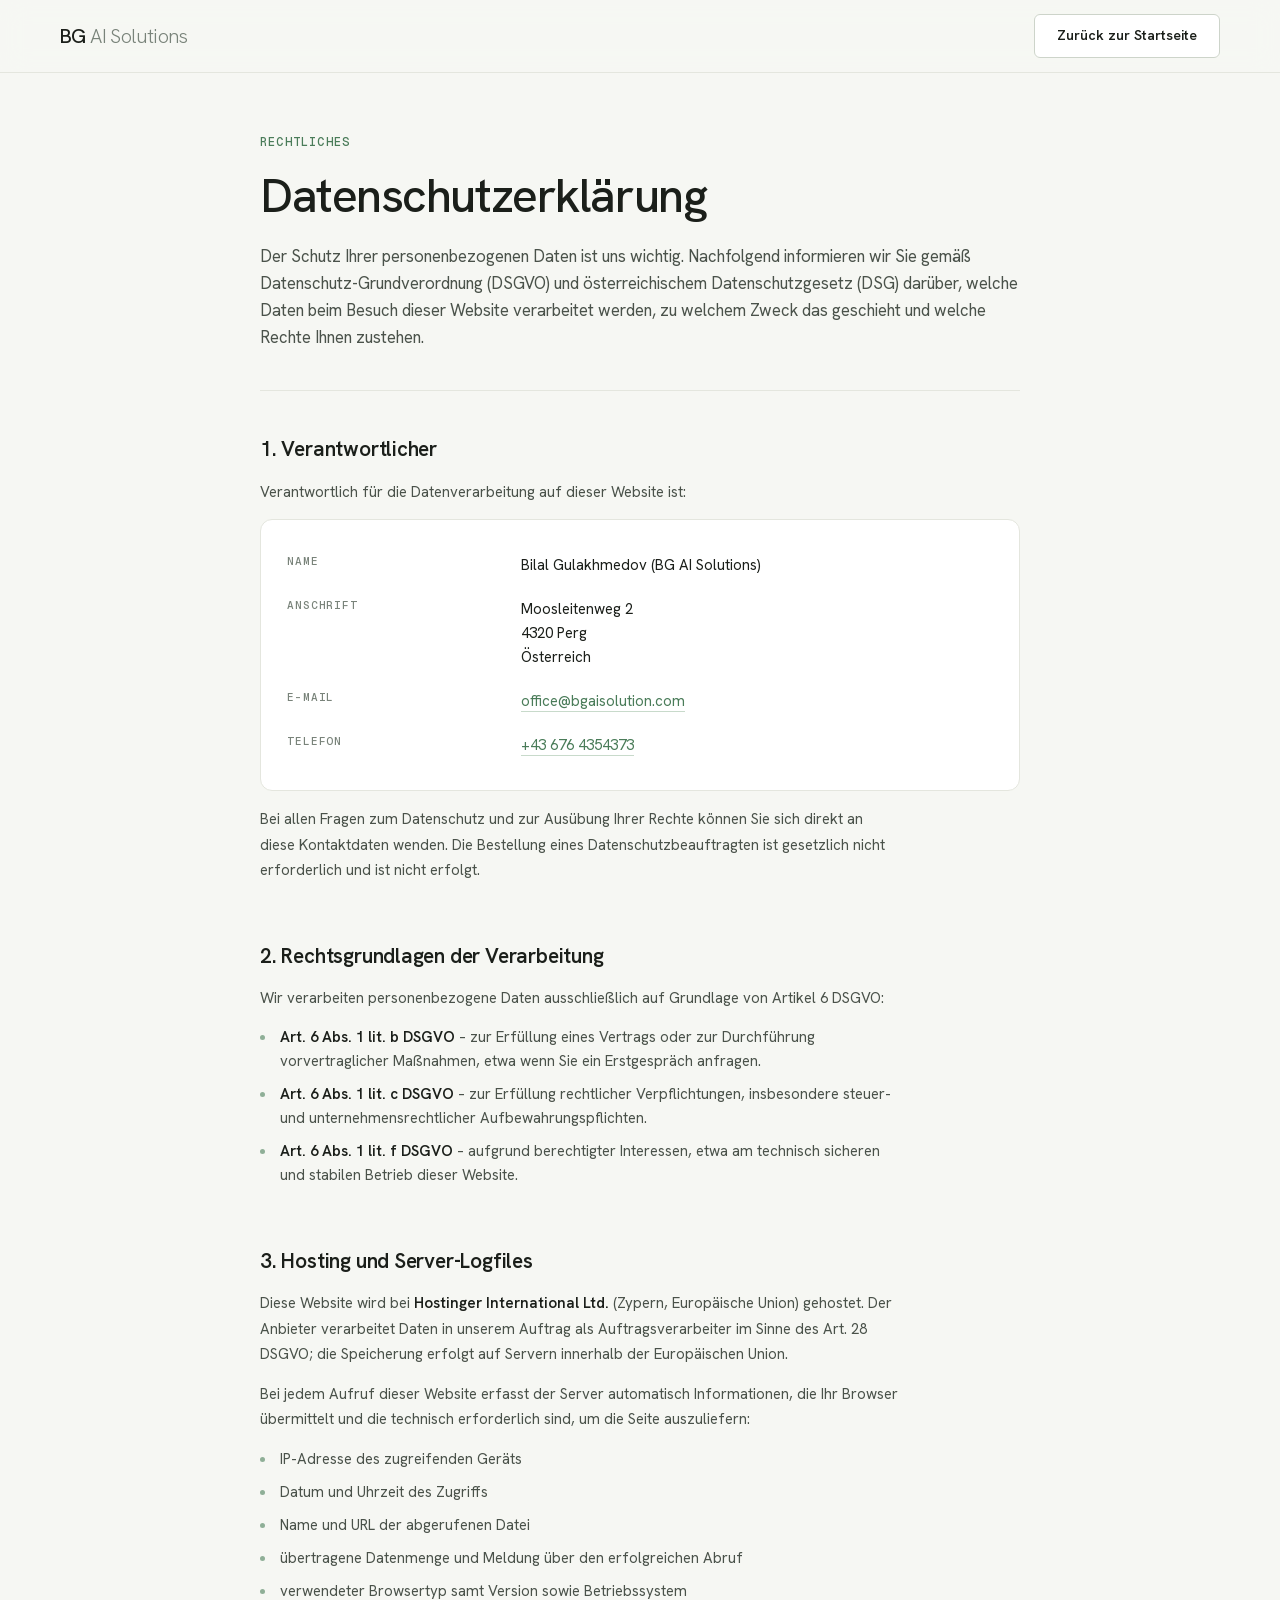
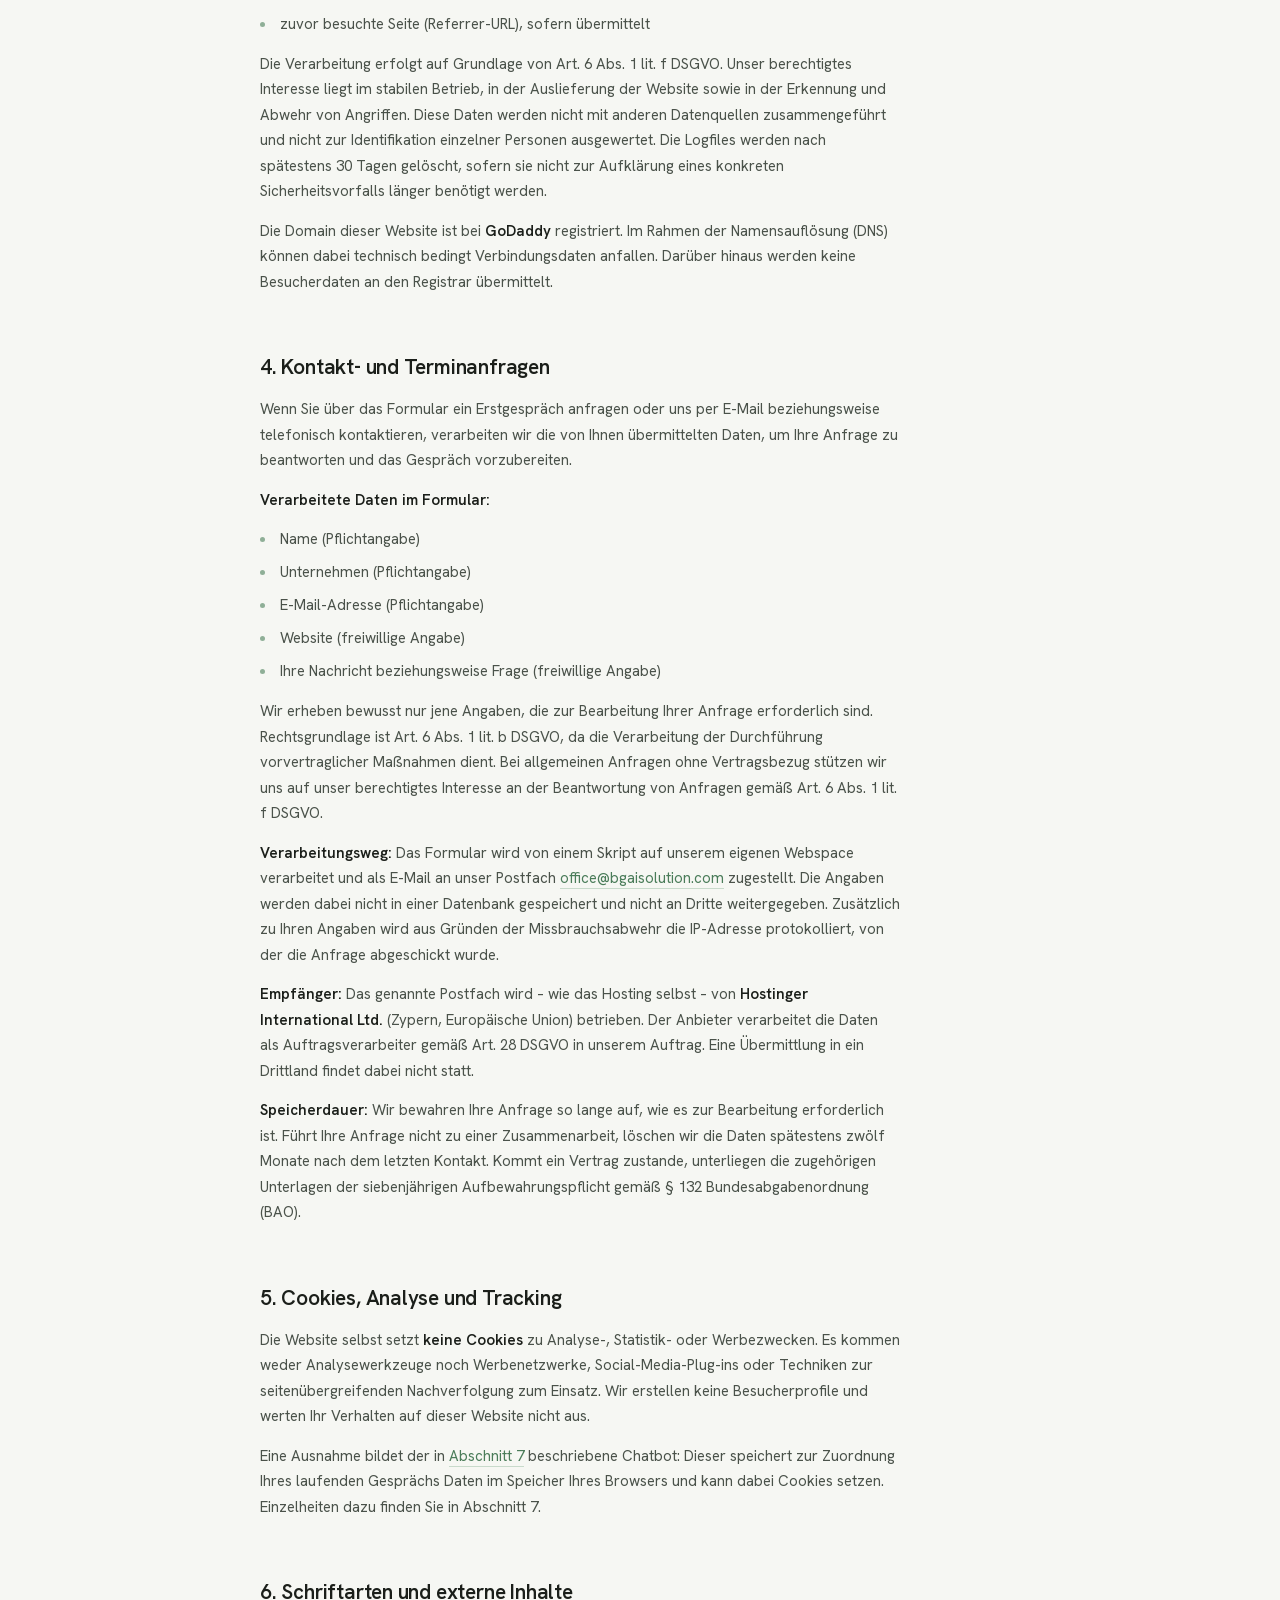
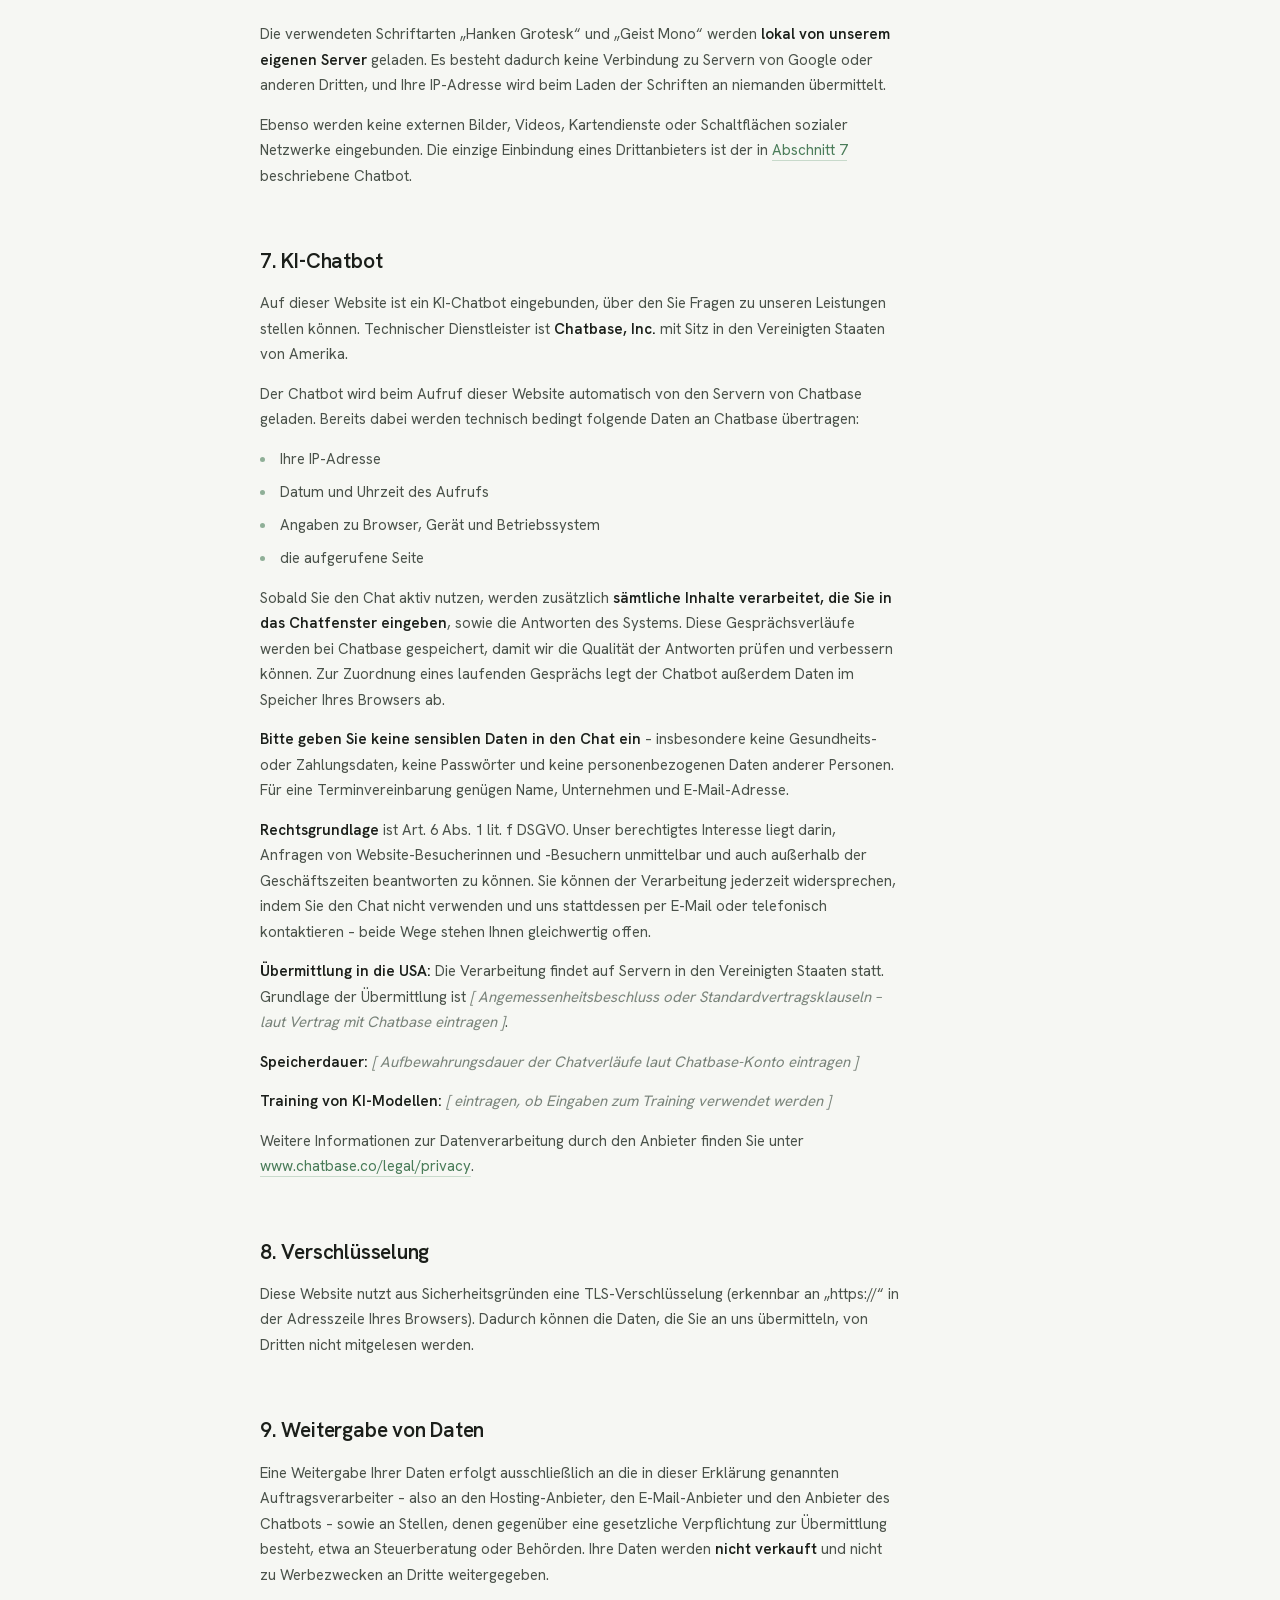
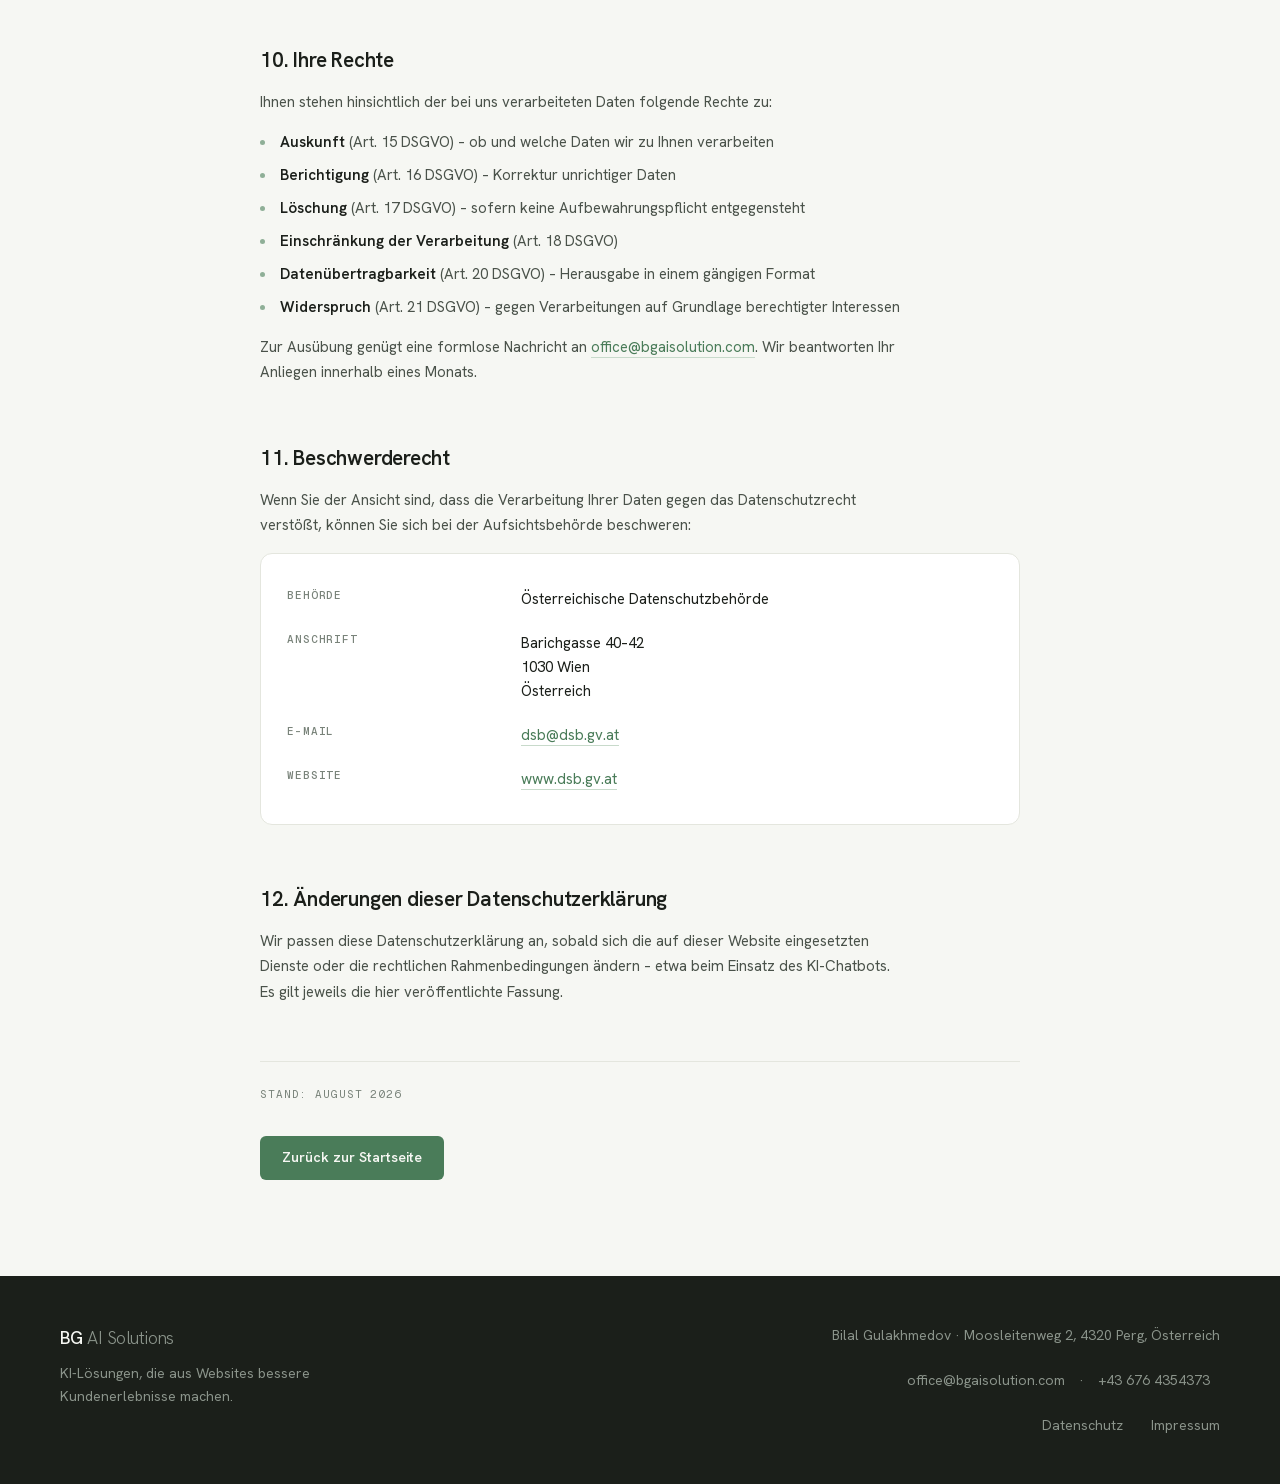
==== datenschutz.html @ 86649ac2 "Website BG AI Solutions: erster Stand One-Pager mit Impressum und Datenschutzerklärung, Design-Syste" ====
<!DOCTYPE html>
<html lang="de">
<head>
  <meta charset="UTF-8">
  <meta name="viewport" content="width=device-width, initial-scale=1.0">
  <title>Datenschutzerklärung – BG AI Solutions</title>
  <meta name="description" content="Informationen zur Verarbeitung personenbezogener Daten gemäß DSGVO und österreichischem Datenschutzgesetz.">
  <meta name="robots" content="noindex, follow">
  <link rel="stylesheet" href="fonts/fonts.css?v=1">
  <link rel="stylesheet" href="styles.css?v=2">
</head>
<body>

  <header class="nav is-scrolled" id="nav">
    <div class="container nav__inner">
      <a href="index.html" class="nav__logo">BG<span>&nbsp;AI Solutions</span></a>
      <a href="index.html" class="btn btn--ghost nav__back">Zurück zur Startseite</a>
    </div>
  </header>

  <main class="legal">
    <div class="container legal__inner">

      <p class="eyebrow">Rechtliches</p>
      <h1 class="legal__title">Datenschutzerklärung</h1>
      <p class="legal__lead">
        Der Schutz Ihrer personenbezogenen Daten ist uns wichtig. Nachfolgend informieren wir Sie
        gemäß Datenschutz-Grundverordnung (DSGVO) und österreichischem Datenschutzgesetz (DSG)
        darüber, welche Daten beim Besuch dieser Website verarbeitet werden, zu welchem Zweck
        das geschieht und welche Rechte Ihnen zustehen.
      </p>

      <!-- 1 -->
      <section class="legal__block">
        <h2>1. Verantwortlicher</h2>
        <p>Verantwortlich für die Datenverarbeitung auf dieser Website ist:</p>
        <dl class="legal__data">
          <dt>Name</dt>
          <dd>Bilal Gulakhmedov (BG AI Solutions)</dd>
          <dt>Anschrift</dt>
          <dd>Moosleitenweg 2<br>4320 Perg<br>Österreich</dd>
          <dt>E-Mail</dt>
          <dd><a href="mailto:office@bgaisolution.com">office@bgaisolution.com</a></dd>
          <dt>Telefon</dt>
          <dd><a href="tel:+436764354373">+43 676 4354373</a></dd>
        </dl>
        <p>
          Bei allen Fragen zum Datenschutz und zur Ausübung Ihrer Rechte können Sie sich
          direkt an diese Kontaktdaten wenden. Die Bestellung eines Datenschutzbeauftragten
          ist gesetzlich nicht erforderlich und ist nicht erfolgt.
        </p>
      </section>

      <!-- 2 -->
      <section class="legal__block">
        <h2>2. Rechtsgrundlagen der Verarbeitung</h2>
        <p>Wir verarbeiten personenbezogene Daten ausschließlich auf Grundlage von Artikel 6 DSGVO:</p>
        <ul class="legal__list">
          <li><strong>Art. 6 Abs. 1 lit. b DSGVO</strong> – zur Erfüllung eines Vertrags oder zur Durchführung vorvertraglicher Maßnahmen, etwa wenn Sie ein Erstgespräch anfragen.</li>
          <li><strong>Art. 6 Abs. 1 lit. c DSGVO</strong> – zur Erfüllung rechtlicher Verpflichtungen, insbesondere steuer- und unternehmensrechtlicher Aufbewahrungspflichten.</li>
          <li><strong>Art. 6 Abs. 1 lit. f DSGVO</strong> – aufgrund berechtigter Interessen, etwa am technisch sicheren und stabilen Betrieb dieser Website.</li>
        </ul>
      </section>

      <!-- 3 -->
      <!--
        VOR LIVEGANG PRÜFEN: Serverstandort im Hostinger-Konto kontrollieren und unten
        eintragen (Hostinger bietet u. a. Niederlande, Litauen und Deutschland an).
        Außerdem den Auftragsverarbeitungsvertrag (DPA) im Hostinger-Konto abschließen.
      -->
      <section class="legal__block">
        <h2>3. Hosting und Server-Logfiles</h2>
        <p>
          Diese Website wird bei <strong>Hostinger International Ltd.</strong> (Zypern, Europäische Union)
          gehostet. Der Anbieter verarbeitet Daten in unserem Auftrag als Auftragsverarbeiter im Sinne
          des Art. 28 DSGVO; die Speicherung erfolgt auf Servern innerhalb der Europäischen Union.
        </p>
        <p>
          Bei jedem Aufruf dieser Website erfasst der Server automatisch Informationen, die Ihr Browser
          übermittelt und die technisch erforderlich sind, um die Seite auszuliefern:
        </p>
        <ul class="legal__list">
          <li>IP-Adresse des zugreifenden Geräts</li>
          <li>Datum und Uhrzeit des Zugriffs</li>
          <li>Name und URL der abgerufenen Datei</li>
          <li>übertragene Datenmenge und Meldung über den erfolgreichen Abruf</li>
          <li>verwendeter Browsertyp samt Version sowie Betriebssystem</li>
          <li>zuvor besuchte Seite (Referrer-URL), sofern übermittelt</li>
        </ul>
        <p>
          Die Verarbeitung erfolgt auf Grundlage von Art. 6 Abs. 1 lit. f DSGVO. Unser berechtigtes
          Interesse liegt im stabilen Betrieb, in der Auslieferung der Website sowie in der Erkennung
          und Abwehr von Angriffen. Diese Daten werden nicht mit anderen Datenquellen zusammengeführt
          und nicht zur Identifikation einzelner Personen ausgewertet. Die Logfiles werden nach
          spätestens 30 Tagen gelöscht, sofern sie nicht zur Aufklärung eines konkreten
          Sicherheitsvorfalls länger benötigt werden.
        </p>
        <p>
          Die Domain dieser Website ist bei <strong>GoDaddy</strong> registriert. Im Rahmen der
          Namensauflösung (DNS) können dabei technisch bedingt Verbindungsdaten anfallen.
          Darüber hinaus werden keine Besucherdaten an den Registrar übermittelt.
        </p>
      </section>

      <!-- 4 -->
      <!--
        FORMULAR: angebunden an kontakt.php, Zustellung an office@bgaisolution.com.
        Postfach liegt bei Hostinger, also beim selben Anbieter wie das Hosting – der
        Auftragsverarbeitungsvertrag im Hostinger-Konto deckt beides ab.
        PRÜFEN, falls Hostinger das Postfach über einen Unterauftragsverarbeiter
        (z. B. Titan) bereitstellt: dann diesen hier zusätzlich nennen.
      -->
      <section class="legal__block">
        <h2>4. Kontakt- und Terminanfragen</h2>
        <p>
          Wenn Sie über das Formular ein Erstgespräch anfragen oder uns per E-Mail beziehungsweise
          telefonisch kontaktieren, verarbeiten wir die von Ihnen übermittelten Daten, um Ihre
          Anfrage zu beantworten und das Gespräch vorzubereiten.
        </p>
        <p><strong>Verarbeitete Daten im Formular:</strong></p>
        <ul class="legal__list">
          <li>Name (Pflichtangabe)</li>
          <li>Unternehmen (Pflichtangabe)</li>
          <li>E-Mail-Adresse (Pflichtangabe)</li>
          <li>Website (freiwillige Angabe)</li>
          <li>Ihre Nachricht beziehungsweise Frage (freiwillige Angabe)</li>
        </ul>
        <p>
          Wir erheben bewusst nur jene Angaben, die zur Bearbeitung Ihrer Anfrage erforderlich sind.
          Rechtsgrundlage ist Art. 6 Abs. 1 lit. b DSGVO, da die Verarbeitung der Durchführung
          vorvertraglicher Maßnahmen dient. Bei allgemeinen Anfragen ohne Vertragsbezug stützen wir
          uns auf unser berechtigtes Interesse an der Beantwortung von Anfragen gemäß
          Art. 6 Abs. 1 lit. f DSGVO.
        </p>
        <p>
          <strong>Verarbeitungsweg:</strong> Das Formular wird von einem Skript auf unserem
          eigenen Webspace verarbeitet und als E-Mail an unser Postfach
          <a href="mailto:office@bgaisolution.com">office@bgaisolution.com</a> zugestellt. Die
          Angaben werden dabei nicht in einer Datenbank gespeichert und nicht an Dritte
          weitergegeben. Zusätzlich zu Ihren Angaben wird aus Gründen der Missbrauchsabwehr
          die IP-Adresse protokolliert, von der die Anfrage abgeschickt wurde.
        </p>
        <p>
          <strong>Empfänger:</strong> Das genannte Postfach wird – wie das Hosting selbst – von
          <strong>Hostinger International Ltd.</strong> (Zypern, Europäische Union) betrieben. Der
          Anbieter verarbeitet die Daten als Auftragsverarbeiter gemäß Art. 28 DSGVO in unserem
          Auftrag. Eine Übermittlung in ein Drittland findet dabei nicht statt.
        </p>
        <p>
          <strong>Speicherdauer:</strong> Wir bewahren Ihre Anfrage so lange auf, wie es zur
          Bearbeitung erforderlich ist. Führt Ihre Anfrage nicht zu einer Zusammenarbeit, löschen
          wir die Daten spätestens zwölf Monate nach dem letzten Kontakt. Kommt ein Vertrag zustande,
          unterliegen die zugehörigen Unterlagen der siebenjährigen Aufbewahrungspflicht gemäß
          § 132 Bundesabgabenordnung (BAO).
        </p>
      </section>

      <!-- 5 -->
      <section class="legal__block">
        <h2>5. Cookies, Analyse und Tracking</h2>
        <p>
          Die Website selbst setzt <strong>keine Cookies</strong> zu Analyse-, Statistik- oder
          Werbezwecken. Es kommen weder Analysewerkzeuge noch Werbenetzwerke, Social-Media-Plug-ins
          oder Techniken zur seitenübergreifenden Nachverfolgung zum Einsatz. Wir erstellen keine
          Besucherprofile und werten Ihr Verhalten auf dieser Website nicht aus.
        </p>
        <p>
          Eine Ausnahme bildet der in <a href="#chatbot">Abschnitt 7</a> beschriebene Chatbot:
          Dieser speichert zur Zuordnung Ihres laufenden Gesprächs Daten im Speicher Ihres Browsers
          und kann dabei Cookies setzen. Einzelheiten dazu finden Sie in Abschnitt 7.
        </p>
      </section>

      <!-- 6 -->
      <section class="legal__block">
        <h2>6. Schriftarten und externe Inhalte</h2>
        <p>
          Die verwendeten Schriftarten „Hanken Grotesk“ und „Geist Mono“ werden
          <strong>lokal von unserem eigenen Server</strong> geladen. Es besteht dadurch keine
          Verbindung zu Servern von Google oder anderen Dritten, und Ihre IP-Adresse wird beim
          Laden der Schriften an niemanden übermittelt.
        </p>
        <p>
          Ebenso werden keine externen Bilder, Videos, Kartendienste oder Schaltflächen sozialer
          Netzwerke eingebunden. Die einzige Einbindung eines Drittanbieters ist der in
          <a href="#chatbot">Abschnitt 7</a> beschriebene Chatbot.
        </p>
      </section>

      <!-- 7 -->
      <!--
        CHATBASE – VOR LIVEGANG ABSCHLIESSEN:
        1) Auftragsverarbeitungsvertrag (DPA) mit Chatbase abschliessen.
        2) Grundlage der US-Übermittlung eintragen (Angemessenheitsbeschluss bei
           DPF-Zertifizierung, sonst Standardvertragsklauseln).
        3) Aufbewahrungsdauer der Chatverläufe aus dem Chatbase-Konto eintragen.
        4) Klären und eintragen, ob Eingaben zum Training von KI-Modellen genutzt werden.
        Die drei Platzhalter unten ersetzen, sobald die Angaben vorliegen.
      -->
      <section class="legal__block" id="chatbot">
        <h2>7. KI-Chatbot</h2>
        <p>
          Auf dieser Website ist ein KI-Chatbot eingebunden, über den Sie Fragen zu unseren
          Leistungen stellen können. Technischer Dienstleister ist <strong>Chatbase, Inc.</strong>
          mit Sitz in den Vereinigten Staaten von Amerika.
        </p>
        <p>
          Der Chatbot wird beim Aufruf dieser Website automatisch von den Servern von Chatbase
          geladen. Bereits dabei werden technisch bedingt folgende Daten an Chatbase übertragen:
        </p>
        <ul class="legal__list">
          <li>Ihre IP-Adresse</li>
          <li>Datum und Uhrzeit des Aufrufs</li>
          <li>Angaben zu Browser, Gerät und Betriebssystem</li>
          <li>die aufgerufene Seite</li>
        </ul>
        <p>
          Sobald Sie den Chat aktiv nutzen, werden zusätzlich <strong>sämtliche Inhalte verarbeitet,
          die Sie in das Chatfenster eingeben</strong>, sowie die Antworten des Systems. Diese
          Gesprächsverläufe werden bei Chatbase gespeichert, damit wir die Qualität der Antworten
          prüfen und verbessern können. Zur Zuordnung eines laufenden Gesprächs legt der Chatbot
          außerdem Daten im Speicher Ihres Browsers ab.
        </p>
        <p>
          <strong>Bitte geben Sie keine sensiblen Daten in den Chat ein</strong> – insbesondere
          keine Gesundheits- oder Zahlungsdaten, keine Passwörter und keine personenbezogenen Daten
          anderer Personen. Für eine Terminvereinbarung genügen Name, Unternehmen und E-Mail-Adresse.
        </p>
        <p>
          <strong>Rechtsgrundlage</strong> ist Art. 6 Abs. 1 lit. f DSGVO. Unser berechtigtes
          Interesse liegt darin, Anfragen von Website-Besucherinnen und -Besuchern unmittelbar und
          auch außerhalb der Geschäftszeiten beantworten zu können. Sie können der Verarbeitung
          jederzeit widersprechen, indem Sie den Chat nicht verwenden und uns stattdessen per
          E-Mail oder telefonisch kontaktieren – beide Wege stehen Ihnen gleichwertig offen.
        </p>
        <p>
          <strong>Übermittlung in die USA:</strong> Die Verarbeitung findet auf Servern in den
          Vereinigten Staaten statt. Grundlage der Übermittlung ist
          <span class="legal__todo">[ Angemessenheitsbeschluss oder Standardvertragsklauseln – laut Vertrag mit Chatbase eintragen ]</span>.
        </p>
        <p>
          <strong>Speicherdauer:</strong>
          <span class="legal__todo">[ Aufbewahrungsdauer der Chatverläufe laut Chatbase-Konto eintragen ]</span>
        </p>
        <p>
          <strong>Training von KI-Modellen:</strong>
          <span class="legal__todo">[ eintragen, ob Eingaben zum Training verwendet werden ]</span>
        </p>
        <p>
          Weitere Informationen zur Datenverarbeitung durch den Anbieter finden Sie unter
          <a href="https://www.chatbase.co/legal/privacy" target="_blank" rel="noopener noreferrer">www.chatbase.co/legal/privacy</a>.
        </p>
      </section>

      <!-- 8 -->
      <section class="legal__block">
        <h2>8. Verschlüsselung</h2>
        <p>
          Diese Website nutzt aus Sicherheitsgründen eine TLS-Verschlüsselung (erkennbar an „https://“
          in der Adresszeile Ihres Browsers). Dadurch können die Daten, die Sie an uns übermitteln,
          von Dritten nicht mitgelesen werden.
        </p>
      </section>

      <!-- 9 -->
      <section class="legal__block">
        <h2>9. Weitergabe von Daten</h2>
        <p>
          Eine Weitergabe Ihrer Daten erfolgt ausschließlich an die in dieser Erklärung genannten
          Auftragsverarbeiter – also an den Hosting-Anbieter, den E-Mail-Anbieter und den Anbieter
          des Chatbots – sowie an Stellen, denen gegenüber eine gesetzliche Verpflichtung zur
          Übermittlung besteht, etwa an Steuerberatung oder Behörden.
          Ihre Daten werden <strong>nicht verkauft</strong> und nicht zu Werbezwecken an Dritte
          weitergegeben.
        </p>
      </section>

      <!-- 10 -->
      <section class="legal__block">
        <h2>10. Ihre Rechte</h2>
        <p>Ihnen stehen hinsichtlich der bei uns verarbeiteten Daten folgende Rechte zu:</p>
        <ul class="legal__list">
          <li><strong>Auskunft</strong> (Art. 15 DSGVO) – ob und welche Daten wir zu Ihnen verarbeiten</li>
          <li><strong>Berichtigung</strong> (Art. 16 DSGVO) – Korrektur unrichtiger Daten</li>
          <li><strong>Löschung</strong> (Art. 17 DSGVO) – sofern keine Aufbewahrungspflicht entgegensteht</li>
          <li><strong>Einschränkung der Verarbeitung</strong> (Art. 18 DSGVO)</li>
          <li><strong>Datenübertragbarkeit</strong> (Art. 20 DSGVO) – Herausgabe in einem gängigen Format</li>
          <li><strong>Widerspruch</strong> (Art. 21 DSGVO) – gegen Verarbeitungen auf Grundlage berechtigter Interessen</li>
        </ul>
        <p>
          Zur Ausübung genügt eine formlose Nachricht an
          <a href="mailto:office@bgaisolution.com">office@bgaisolution.com</a>.
          Wir beantworten Ihr Anliegen innerhalb eines Monats.
        </p>
      </section>

      <!-- 11 -->
      <section class="legal__block">
        <h2>11. Beschwerderecht</h2>
        <p>
          Wenn Sie der Ansicht sind, dass die Verarbeitung Ihrer Daten gegen das Datenschutzrecht
          verstößt, können Sie sich bei der Aufsichtsbehörde beschweren:
        </p>
        <dl class="legal__data">
          <dt>Behörde</dt>
          <dd>Österreichische Datenschutzbehörde</dd>
          <dt>Anschrift</dt>
          <dd>Barichgasse 40–42<br>1030 Wien<br>Österreich</dd>
          <dt>E-Mail</dt>
          <dd><a href="mailto:dsb@dsb.gv.at">dsb@dsb.gv.at</a></dd>
          <dt>Website</dt>
          <dd><a href="https://www.dsb.gv.at" target="_blank" rel="noopener noreferrer">www.dsb.gv.at</a></dd>
        </dl>
      </section>

      <!-- 12 -->
      <section class="legal__block">
        <h2>12. Änderungen dieser Datenschutzerklärung</h2>
        <p>
          Wir passen diese Datenschutzerklärung an, sobald sich die auf dieser Website eingesetzten
          Dienste oder die rechtlichen Rahmenbedingungen ändern – etwa beim Einsatz des KI-Chatbots.
          Es gilt jeweils die hier veröffentlichte Fassung.
        </p>
      </section>

      <p class="legal__updated">Stand: August 2026</p>

      <div class="legal__back">
        <a href="index.html" class="btn btn--primary">Zurück zur Startseite</a>
      </div>

    </div>
  </main>

  <footer class="footer">
    <div class="container footer__inner">
      <div class="footer__brand">
        <span class="footer__logo">BG<span>&nbsp;AI Solutions</span></span>
        <p>KI-Lösungen, die aus Websites bessere Kundenerlebnisse machen.</p>
      </div>
      <div class="footer__meta">
        <span>Bilal Gulakhmedov · Moosleitenweg 2, 4320 Perg, Österreich</span>
        <span>
          <a href="mailto:office@bgaisolution.com">office@bgaisolution.com</a> ·
          <a href="tel:+436764354373">+43 676 4354373</a>
        </span>
        <nav>
          <a href="datenschutz.html">Datenschutz</a>
          <a href="impressum.html">Impressum</a>
        </nav>
      </div>
    </div>
  </footer>

</body>
</html>
---- fonts/fonts.css ----
/* Lokal gehostete Schriften (Hanken Grotesk, Geist Mono – SIL Open Font License 1.1).
   Bewusst lokal eingebunden: keine Verbindung zu Google-Servern, daher keine
   Übertragung von Besucher-IP-Adressen an Dritte. */

/* cyrillic-ext */
@font-face {
  font-family: 'Geist Mono';
  font-style: normal;
  font-weight: 400 600;
  font-display: swap;
  src: url(geist-mono-or3nQ6H-1_WfwkMZI_qYFrodmhHkjkotbA.woff2) format('woff2');
  unicode-range: U+0460-052F, U+1C80-1C8A, U+20B4, U+2DE0-2DFF, U+A640-A69F, U+FE2E-FE2F;
}
/* cyrillic */
@font-face {
  font-family: 'Geist Mono';
  font-style: normal;
  font-weight: 400 600;
  font-display: swap;
  src: url(geist-mono-or3nQ6H-1_WfwkMZI_qYFrMdmhHkjkotbA.woff2) format('woff2');
  unicode-range: U+0301, U+0400-045F, U+0490-0491, U+04B0-04B1, U+2116;
}
/* symbols2 */
@font-face {
  font-family: 'Geist Mono';
  font-style: normal;
  font-weight: 400 600;
  font-display: swap;
  src: url(geist-mono-or3nQ6H-1_WfwkMZI_qYFg08vz7MhEIVVeA.woff2) format('woff2');
  unicode-range: U+2000-2001, U+2004-2008, U+200A, U+23B8-23BD, U+2500-259F;
}
/* vietnamese */
@font-face {
  font-family: 'Geist Mono';
  font-style: normal;
  font-weight: 400 600;
  font-display: swap;
  src: url(geist-mono-or3nQ6H-1_WfwkMZI_qYFrgdmhHkjkotbA.woff2) format('woff2');
  unicode-range: U+0102-0103, U+0110-0111, U+0128-0129, U+0168-0169, U+01A0-01A1, U+01AF-01B0, U+0300-0301, U+0303-0304, U+0308-0309, U+0323, U+0329, U+1EA0-1EF9, U+20AB;
}
/* latin-ext */
@font-face {
  font-family: 'Geist Mono';
  font-style: normal;
  font-weight: 400 600;
  font-display: swap;
  src: url(geist-mono-or3nQ6H-1_WfwkMZI_qYFrkdmhHkjkotbA.woff2) format('woff2');
  unicode-range: U+0100-02BA, U+02BD-02C5, U+02C7-02CC, U+02CE-02D7, U+02DD-02FF, U+0304, U+0308, U+0329, U+1D00-1DBF, U+1E00-1E9F, U+1EF2-1EFF, U+2020, U+20A0-20AB, U+20AD-20C0, U+2113, U+2C60-2C7F, U+A720-A7FF;
}
/* latin */
@font-face {
  font-family: 'Geist Mono';
  font-style: normal;
  font-weight: 400 600;
  font-display: swap;
  src: url(geist-mono-or3nQ6H-1_WfwkMZI_qYFrcdmhHkjko.woff2) format('woff2');
  unicode-range: U+0000-00FF, U+0131, U+0152-0153, U+02BB-02BC, U+02C6, U+02DA, U+02DC, U+0304, U+0308, U+0329, U+2000-206F, U+20AC, U+2122, U+2191, U+2193, U+2212, U+2215, U+FEFF, U+FFFD;
}
/* cyrillic-ext */
@font-face {
  font-family: 'Hanken Grotesk';
  font-style: normal;
  font-weight: 300 700;
  font-display: swap;
  src: url(hanken-grotesk-ieVn2YZDLWuGJpnzaiwFXS9tYtpQ59CxCis4UvI.woff2) format('woff2');
  unicode-range: U+0460-052F, U+1C80-1C8A, U+20B4, U+2DE0-2DFF, U+A640-A69F, U+FE2E-FE2F;
}
/* vietnamese */
@font-face {
  font-family: 'Hanken Grotesk';
  font-style: normal;
  font-weight: 300 700;
  font-display: swap;
  src: url(hanken-grotesk-ieVn2YZDLWuGJpnzaiwFXS9tYtpS59CxCis4UvI.woff2) format('woff2');
  unicode-range: U+0102-0103, U+0110-0111, U+0128-0129, U+0168-0169, U+01A0-01A1, U+01AF-01B0, U+0300-0301, U+0303-0304, U+0308-0309, U+0323, U+0329, U+1EA0-1EF9, U+20AB;
}
/* latin-ext */
@font-face {
  font-family: 'Hanken Grotesk';
  font-style: normal;
  font-weight: 300 700;
  font-display: swap;
  src: url(hanken-grotesk-ieVn2YZDLWuGJpnzaiwFXS9tYtpT59CxCis4UvI.woff2) format('woff2');
  unicode-range: U+0100-02BA, U+02BD-02C5, U+02C7-02CC, U+02CE-02D7, U+02DD-02FF, U+0304, U+0308, U+0329, U+1D00-1DBF, U+1E00-1E9F, U+1EF2-1EFF, U+2020, U+20A0-20AB, U+20AD-20C0, U+2113, U+2C60-2C7F, U+A720-A7FF;
}
/* latin */
@font-face {
  font-family: 'Hanken Grotesk';
  font-style: normal;
  font-weight: 300 700;
  font-display: swap;
  src: url(hanken-grotesk-ieVn2YZDLWuGJpnzaiwFXS9tYtpd59CxCis4.woff2) format('woff2');
  unicode-range: U+0000-00FF, U+0131, U+0152-0153, U+02BB-02BC, U+02C6, U+02DA, U+02DC, U+0304, U+0308, U+0329, U+2000-206F, U+20AC, U+2122, U+2191, U+2193, U+2212, U+2215, U+FEFF, U+FFFD;
}
---- styles.css ----
/* ============================================================
   BG AI Solutions – One-Pager
   Design System nach Style Guide V1.0 (Basis: Richtung 3B „Salbei")
   Farben: Leinen · Moor · Salbei · Schilf
   Schrift: Hanken Grotesk (300–600) + Geist Mono (Labels/Zahlen)
   Form: Radius 6 (Buttons/Inputs) · 8 (Nav/klein) · 12 (Karten)
   Keine Verläufe, keine Pillen, kein Bold 700, Schatten nur
   für schwebende Elemente: 0 8px 24px rgba(27,31,26,0.08)
   ============================================================ */

:root {
  /* Flächen & Text */
  --bg: #F6F7F3;            /* Leinen – Seitenhintergrund */
  --surface: #FFFFFF;       /* Karte */
  --ink: #1B1F1A;           /* Moor – Text, dunkle Sektionen */
  --ink-soft: #4A524A;      /* Sekundär */
  --ink-ter: #79837A;       /* Tertiär – nur ab 14px / Nebentexte */

  /* Grün-Skala */
  --green: #4A7C59;         /* Salbei 500 – CTAs, Links, Fokus */
  --green-hover: #2F5540;   /* 700 – Hover auf Primär */
  --green-300: #8FAF97;
  --green-200: #C8DACB;
  --green-100: #E3EBE0;     /* Schilf – Tints, Hover, Bubbles */
  --green-50: #EFF2EB;      /* Bot-Bubble-Tint */

  /* Dunkle Sektion */
  --dark: #1B1F1A;
  --dark-soft: #8B948B;

  /* Linien & Signal */
  --line: #E4E6DE;          /* Border 1 */
  --line-2: #CDD4CA;        /* Border 2 – Inputs, Sekundär-Buttons */
  --error: #A8503F;         /* Signalrot – nur Fehler/destruktiv */

  /* Form */
  --radius: 12px;
  --radius-sm: 8px;
  --radius-btn: 6px;
  --shadow-float: 0 8px 24px rgba(27, 31, 26, 0.08);

  --font: "Hanken Grotesk", system-ui, -apple-system, "Segoe UI", sans-serif;
  --mono: "Geist Mono", ui-monospace, monospace;
}

* { margin: 0; padding: 0; box-sizing: border-box; }

html {
  scroll-behavior: smooth;
  scroll-padding-top: 90px;
}

body {
  font-family: var(--font);
  background: var(--bg);
  color: var(--ink);
  line-height: 1.6;
  -webkit-font-smoothing: antialiased;
  overflow-x: hidden;
}

img, svg { display: block; }
button { font: inherit; cursor: pointer; border: none; background: none; color: inherit; }
a { color: inherit; text-decoration: none; }
ul, ol { list-style: none; }

/* Fokus: grüner Ring lt. Style Guide – nur bei Tastaturbedienung */
:focus-visible {
  outline: 2px solid var(--green);
  outline-offset: 3px;
  border-radius: 2px;
}

.container {
  width: min(1160px, 100% - 48px);
  margin-inline: auto;
}

/* ---------- Typografie (Skala aus dem Style Guide) ---------- */

h1, h2, h3 { font-weight: 500; }

h2 {
  font-size: clamp(1.75rem, 3vw, 2.5rem);   /* H1: 40/1.18 · Medium · -0.02em */
  line-height: 1.18;
  letter-spacing: -0.02em;
}
h3 {
  font-size: 1.25rem;                        /* H3: 20/1.35 · Semibold */
  line-height: 1.35;
  font-weight: 600;
  letter-spacing: 0;
}

.eyebrow {
  display: inline-block;
  font-family: var(--mono);
  font-size: 12px;
  font-weight: 500;
  letter-spacing: 0.1em;
  text-transform: uppercase;
  color: var(--green);
  margin-bottom: 18px;
}

.section-sub {
  color: var(--ink-soft);
  font-size: 1rem;
  line-height: 1.6;
  max-width: 640px;
  margin-top: 14px;
}

.text-center { text-align: center; }
.text-center.section-sub { margin-inline: auto; }

/* ---------- Buttons (44px · Semibold · Radius 6) ---------- */

.btn {
  display: inline-flex;
  align-items: center;
  justify-content: center;
  gap: 8px;
  padding: 11px 22px;
  border-radius: var(--radius-btn);
  font-weight: 600;
  font-size: 14px;
  line-height: 1.55;
  transition: background 0.18s ease, border-color 0.18s ease, color 0.18s ease;
  white-space: nowrap;
}

.btn--primary {
  background: var(--green);
  color: #F6F7F3;
}
.btn--primary:hover { background: var(--green-hover); }

.btn--ghost {
  border: 1px solid var(--line-2);
  color: var(--ink);
  background: var(--surface);
  padding: 10px 22px;
}
.btn--ghost:hover { border-color: var(--green); color: var(--green-hover); }

.btn--ghost-light {
  border: 1px solid var(--ink-soft);
  color: #F6F7F3;
  background: transparent;
  padding: 10px 22px;
}
.btn--ghost-light:hover { border-color: var(--green-300); }

.btn--lg { padding: 13px 26px; font-size: 15px; }
.btn--ghost.btn--lg, .btn--ghost-light.btn--lg { padding: 12px 26px; }
.btn--block { width: 100%; }

.textlink {
  display: inline-flex;
  align-items: center;
  gap: 6px;
  color: var(--green);
  font-weight: 600;
  font-size: 15px;
}
.textlink:hover { color: var(--green-hover); }
.textlink span { transition: transform 0.18s ease; }
.textlink:hover span { transform: translateX(4px); }

/* ---------- Mono-Label / Badge-Bausteine ---------- */

.badge {
  display: inline-block;
  background: var(--green-100);
  color: var(--green-hover);
  font-family: var(--mono);
  font-size: 11px;
  font-weight: 500;
  letter-spacing: 0.08em;
  text-transform: uppercase;
  padding: 5px 10px;
  border-radius: 4px;
}

/* ---------- Reveal Animations ---------- */

.reveal {
  opacity: 0;
  transform: translateY(24px);
  transition: opacity 0.7s ease var(--delay, 0s), transform 0.7s ease var(--delay, 0s);
}
.reveal.is-visible { opacity: 1; transform: none; }

@media (prefers-reduced-motion: reduce) {
  html { scroll-behavior: auto; }
  .reveal { opacity: 1; transform: none; transition: none; }
  * { animation: none !important; }
}

/* ============================================================
   NAVIGATION (72px · transparent auf Leinen · ein CTA)
   ============================================================ */

.nav {
  position: fixed;
  inset: 0 0 auto 0;
  z-index: 100;
  background: rgba(246, 247, 243, 0.88);
  backdrop-filter: blur(14px);
  -webkit-backdrop-filter: blur(14px);
  border-bottom: 1px solid transparent;
  transition: border-color 0.25s ease;
}
.nav.is-scrolled { border-color: var(--line); }

.nav__inner {
  display: flex;
  align-items: center;
  justify-content: space-between;
  height: 72px;
  gap: 24px;
}

.nav__logo {
  display: inline-flex;
  align-items: center;
  min-height: 44px;
  font-size: 20px;
  font-weight: 500;
  letter-spacing: -0.03em;
  white-space: nowrap;
}
.nav__logo span { font-weight: 300; color: var(--ink-ter); }

.nav__links {
  display: flex;
  align-items: center;
  gap: 28px;
  font-size: 15px;
}
.nav__links a { color: var(--ink-soft); transition: color 0.18s ease; }
.nav__links a:hover { color: var(--ink); font-weight: 500; }

.btn--nav-mobile { display: none; }

.nav__burger {
  display: none;
  flex-direction: column;
  align-items: center;
  justify-content: center;
  gap: 5px;
  width: 44px;
  height: 44px;
  margin-right: -10px;
}
.nav__burger span {
  width: 22px; height: 2px;
  background: var(--ink);
  border-radius: 2px;
  transition: transform 0.25s ease, opacity 0.25s ease;
}
.nav__burger.is-open span:first-child { transform: translateY(3.5px) rotate(45deg); }
.nav__burger.is-open span:last-child { transform: translateY(-3.5px) rotate(-45deg); }

/* ============================================================
   1. HERO
   ============================================================ */

.hero {
  padding: 112px 0 48px;
  position: relative;
}

.hero__card {
  position: relative;
  background: var(--surface);
  border: 1px solid var(--line);
  border-radius: var(--radius);
  padding: clamp(30px, 4.5vw, 60px);
  display: grid;
  grid-template-columns: 1.05fr 1fr;
  gap: clamp(36px, 5vw, 72px);
  align-items: center;
}

.hero__badge {
  display: inline-flex;
  align-items: flex-start;
  gap: 9px;
  font-family: var(--mono);
  font-size: 12px;
  font-weight: 500;
  letter-spacing: 0.1em;
  text-transform: uppercase;
  color: var(--green);
}
/* Punkt an der ersten Zeile halten, falls das Label umbricht */
.hero__badge .status-dot { margin-top: 0.5em; }

.hero__headline {
  font-size: clamp(2.25rem, 3.8vw, 3.5rem);   /* Display: 56/1.1 · Medium · -0.03em */
  font-weight: 500;
  line-height: 1.1;
  letter-spacing: -0.03em;
  margin-top: 24px;
}
.hero__headline em {
  font-style: normal;
  color: var(--green);
  display: block;
}

.hero__sub {
  color: var(--ink-soft);
  font-size: 1.05rem;
  line-height: 1.6;
  max-width: 520px;
  margin-top: 20px;
}

.hero__actions {
  display: flex;
  gap: 12px;
  margin-top: 32px;
  flex-wrap: wrap;
}

.hero__facts {
  display: flex;
  flex-wrap: wrap;
  gap: 8px;
  margin-top: 40px;
  padding-top: 24px;
  border-top: 1px solid var(--line);
}
.hero__facts li {
  background: var(--green-100);
  color: var(--green-hover);
  font-family: var(--mono);
  font-size: 11px;
  font-weight: 500;
  letter-spacing: 0.08em;
  text-transform: uppercase;
  padding: 5px 10px;
  border-radius: 4px;
}

/* Hero Media: Schilf-Panel mit Chat-Widget */

.hero__media { position: relative; }

.hero__panel {
  position: relative;
  border-radius: var(--radius);
  min-height: 470px;
  background: var(--green-100);
  display: flex;
  align-items: center;
  justify-content: center;
  padding: 44px 32px 60px;
}

.hero__chip {
  position: absolute;
  top: 20px;
  right: 20px;
  display: inline-flex;
  align-items: center;
  gap: 8px;
  background: var(--surface);
  border: 1px solid var(--line);
  color: var(--green-hover);
  font-family: var(--mono);
  font-size: 11px;
  font-weight: 500;
  letter-spacing: 0.08em;
  text-transform: uppercase;
  padding: 6px 12px;
  border-radius: 4px;
}

.hero__chatcard {
  width: min(360px, 100%);
  background: var(--surface);
  border: 1px solid var(--line);
  border-radius: var(--radius);
  box-shadow: var(--shadow-float);
  overflow: hidden;
}

.hero__thread {
  padding: 16px;
  display: flex;
  flex-direction: column;
  gap: 8px;
}

/* Tipp-Indikator und Antwort teilen sich eine Rasterzelle: Die Karte
   behält beim Umschalten ihre Höhe, statt zu springen. */
.hero__ai-slot { display: grid; }
.hero__ai-slot > * {
  grid-area: 1 / 1;
  justify-self: start;
  align-self: start;
}

.hero__panel .leadcard--float {
  position: absolute;
  left: -18px;
  bottom: 30px;
  width: min(260px, 82%);
  box-shadow: var(--shadow-float);
}

/* Status-Punkt: feiner Ring statt Glow – signalisiert „live" */
.hero__chatcard .status-dot { position: relative; }
.hero__chatcard .status-dot::after {
  content: "";
  position: absolute;
  inset: -3px;
  border: 1px solid var(--green);
  border-radius: 99px;
  opacity: 0;
  animation: dot-pulse 2.8s ease-out infinite;
}
@keyframes dot-pulse {
  0%   { transform: scale(0.7); opacity: 0.55; }
  70%, 100% { transform: scale(1.6); opacity: 0; }
}

/* Gemeinsame Chat-UI-Bausteine (Chat-Widget lt. Style Guide) */

.chatcard__head {
  display: flex;
  align-items: center;
  gap: 10px;
  padding: 12px 16px;
  border-bottom: 1px solid var(--line);
  background: var(--surface);
}
.chatcard__head strong { display: block; font-size: 14px; font-weight: 600; }
.chatcard__head small {
  color: var(--ink-ter);
  font-family: var(--mono);
  font-size: 10px;
  letter-spacing: 0.08em;
  text-transform: uppercase;
}

.status-dot {
  width: 8px; height: 8px;
  background: var(--green);
  border-radius: 99px;
  flex-shrink: 0;
}

.bubble {
  max-width: 88%;
  padding: 9px 13px;
  border-radius: 10px;
  font-size: 13px;
  line-height: 1.5;
}
.bubble--user {
  align-self: flex-end;
  background: var(--green);
  color: #F6F7F3;
}
.bubble--ai {
  align-self: flex-start;
  background: var(--green-50);
  color: var(--ink);
}

/* Vom Skript gesteuerte Chat-Sequenz (siehe script.js) */
.hero-msg,
.hero-typing {
  opacity: 0;
  transform: translateY(10px);
  transition: opacity 0.45s ease, transform 0.45s ease;
}
.hero-msg.is-in,
.hero-typing.is-in { opacity: 1; transform: none; }

.hero__panel .leadcard__rows span {
  opacity: 0;
  transform: translateY(4px);
  transition: opacity 0.35s ease, transform 0.35s ease;
}
.hero__panel .leadcard__rows span.is-in { opacity: 1; transform: none; }

.leadcard {
  background: var(--surface);
  border: 1px solid var(--line);
  border-radius: var(--radius);
  padding: 14px 16px;
  align-self: flex-start;
  width: 100%;
}
.leadcard__title {
  display: flex;
  align-items: center;
  gap: 6px;
  font-family: var(--mono);
  font-size: 11px;
  font-weight: 500;
  letter-spacing: 0.08em;
  text-transform: uppercase;
  color: var(--green);
  margin-bottom: 10px;
}
.leadcard__rows {
  display: flex;
  flex-wrap: wrap;
  gap: 6px;
}
.leadcard__rows span {
  font-family: var(--mono);
  font-size: 10px;
  letter-spacing: 0.05em;
  color: var(--ink-soft);
  background: var(--green-50);
  padding: 3px 8px;
  border-radius: 4px;
}

/* ============================================================
   2. TRUST BAR
   ============================================================ */

.trust {
  border-top: 1px solid var(--line);
  border-bottom: 1px solid var(--line);
  padding: 64px 0;
  background: var(--surface);
}

.trust__caption {
  text-align: center;
  font-family: var(--mono);
  font-size: 11px;
  font-weight: 500;
  letter-spacing: 0.12em;
  text-transform: uppercase;
  color: var(--ink-ter);
  margin-bottom: 40px;
}

.trust__row {
  display: flex;
  justify-content: space-between;
  gap: 32px 24px;
  flex-wrap: wrap;
}
.trust__row li {
  /* Wachsen nur solange alle fünf in eine Zeile passen – sonst würde ein
     umgebrochenes Element auf volle Breite aufblähen. */
  flex: 1 1 150px;
  text-align: center;
  display: flex;
  flex-direction: column;
  align-items: center;
  gap: 6px;
}
.trust__row svg {
  width: 24px; height: 24px;
  color: var(--green);
  margin-bottom: 8px;
}
.trust__row strong {
  font-family: var(--mono);
  font-size: 12px;
  font-weight: 500;
  letter-spacing: 0.08em;
  text-transform: uppercase;
  color: var(--ink);
}
.trust__row small { color: var(--ink-ter); font-size: 14px; }

/* ============================================================
   3. PROBLEM (hell – Karten auf Leinen)
   ============================================================ */

.problem {
  padding: 112px 0;
}

.problem__headline {
  max-width: 760px;
  margin-bottom: 56px;
}

.problem__cards {
  display: grid;
  grid-template-columns: repeat(3, 1fr);
  gap: 16px;
}
.problem__card {
  background: var(--surface);
  border: 1px solid var(--line);
  border-radius: var(--radius);
  padding: 28px;
}

.problem__time {
  display: inline-block;
  font-family: var(--mono);
  font-size: 11px;
  font-weight: 500;
  letter-spacing: 0.08em;
  text-transform: uppercase;
  color: var(--green);
  margin-bottom: 14px;
}
.problem__card p {
  font-size: 15px;
  line-height: 1.6;
  color: var(--ink-soft);
}
.problem__card strong { color: var(--ink); font-weight: 600; }

.problem__transition {
  margin-top: 88px;
  text-align: center;
  color: var(--green-hover);
  font-weight: 600;
  font-size: 15px;
  display: flex;
  flex-direction: column;
  align-items: center;
  gap: 10px;
}

/* ============================================================
   4. LÖSUNG
   ============================================================ */

.solution { padding: 112px 0; }

.solution__inner {
  display: grid;
  grid-template-columns: 1.15fr 1fr;
  gap: 72px;
  align-items: center;
}

.solution__visual { position: relative; }
.solution__blob { display: none; }

.chatcard {
  position: relative;
  background: var(--surface);
  border: 1px solid var(--line);
  border-radius: var(--radius);
  box-shadow: var(--shadow-float);
  overflow: hidden;
}
.chatcard__thread {
  padding: 20px;
  display: flex;
  flex-direction: column;
  gap: 8px;
}

.checklist {
  margin-top: 26px;
  display: flex;
  flex-direction: column;
  gap: 12px;
}
.checklist li {
  position: relative;
  padding-left: 30px;
  font-weight: 500;
  font-size: 15px;
}
.checklist li::before {
  content: "";
  position: absolute;
  left: 0; top: 3px;
  width: 18px; height: 18px;
  border-radius: 4px;
  background: var(--green-100) url('data:image/svg+xml;utf8,<svg xmlns="http://www.w3.org/2000/svg" width="12" height="12" viewBox="0 0 24 24" fill="none"><path d="M5 13l4 4L19 7" stroke="%232F5540" stroke-width="3" stroke-linecap="round" stroke-linejoin="round"/></svg>') center / 10px no-repeat;
}

.solution__text .textlink { margin-top: 30px; }

/* ============================================================
   5. FLOW
   ============================================================ */

.flow {
  background: var(--green-50);
  padding: 112px 0;
}

.flow__steps {
  display: grid;
  grid-template-columns: repeat(4, 1fr);
  gap: 16px;
  margin-top: 56px;
  position: relative;
}
.flow__steps::before {
  content: "";
  position: absolute;
  top: 46px;
  left: 6%;
  right: 6%;
  border-top: 2px dotted var(--green-200);
  z-index: 0;
}

.flow__step {
  position: relative;
  z-index: 1;
  background: var(--surface);
  border: 1px solid var(--line);
  border-radius: var(--radius);
  padding: 28px 24px;
}
.flow__num {
  display: inline-flex;
  align-items: center;
  justify-content: center;
  width: 36px; height: 36px;
  border-radius: var(--radius-btn);
  background: var(--green-100);
  color: var(--green-hover);
  font-family: var(--mono);
  font-size: 12px;
  font-weight: 500;
  margin-bottom: 18px;
}
.flow__step h3 { margin-bottom: 8px; font-size: 1.05rem; }
.flow__step p { font-size: 14px; line-height: 1.55; color: var(--ink-soft); }

.flow__caption {
  text-align: center;
  margin-top: 52px;
  font-weight: 600;
  font-size: 1.05rem;
}

/* ---------- Tipp-Indikator (Hero-Chat) ---------- */

.typing {
  display: inline-flex;
  gap: 4px;
  padding: 12px 14px;
}
.typing i {
  width: 5px; height: 5px;
  background: var(--ink-ter);
  border-radius: 99px;
  animation: typing 1s infinite;
}
.typing i:nth-child(2) { animation-delay: 0.15s; }
.typing i:nth-child(3) { animation-delay: 0.3s; }
@keyframes typing {
  0%, 60%, 100% { opacity: 0.3; transform: none; }
  30% { opacity: 1; transform: translateY(-3px); }
}

/* ============================================================
   7. BENEFITS (BENTO)
   ============================================================ */

.benefits { padding: 112px 0; }

.bento {
  display: grid;
  grid-template-columns: repeat(3, 1fr);
  gap: 16px;
  margin-top: 56px;
}

.bento__tile {
  background: var(--surface);
  border: 1px solid var(--line);
  border-radius: var(--radius);
  padding: 28px;
}
.bento__tile svg {
  width: 26px; height: 26px;
  color: var(--green);
  margin-bottom: 18px;
}
.bento__tile h3 { margin-bottom: 8px; font-size: 1.05rem; }
.bento__tile p { font-size: 14px; line-height: 1.55; color: var(--ink-soft); }

.bento__tile--big {
  grid-row: span 2;
  background: var(--green-100);
  border-color: var(--green-200);
  display: flex;
  flex-direction: column;
  justify-content: flex-end;
}
.bento__giant {
  font-family: var(--mono);
  font-size: clamp(4rem, 7vw, 6rem);
  font-weight: 500;
  letter-spacing: -0.02em;
  color: var(--green);
  line-height: 1;
  margin-bottom: auto;
}
.bento__tile--big h3 { margin-top: 32px; }

/* ============================================================
   8. USE CASES
   ============================================================ */

.usecases { padding: 0 0 112px; }

.usecases__grid {
  display: grid;
  grid-template-columns: repeat(4, 1fr);
  gap: 16px;
  margin-top: 56px;
}

.usecase {
  background: var(--surface);
  border: 1px solid var(--line);
  border-radius: var(--radius);
  overflow: hidden;
}

.usecase__visual {
  height: 110px;
  background: var(--green-100);
  display: grid;
  place-items: center;
  border-bottom: 1px solid var(--line);
}
.usecase__visual svg {
  width: 32px; height: 32px;
  color: var(--green-hover);
}

.usecase h3 { padding: 20px 22px 6px; font-size: 1.05rem; }
.usecase p { padding: 0 22px 24px; font-size: 14px; line-height: 1.55; color: var(--ink-soft); }

/* ============================================================
   9. ROI (dunkles Feature-Band · Moor, flächig)
   ============================================================ */

.roi {
  background: var(--dark);
  color: #F6F7F3;
  padding: 112px 0;
  text-align: center;
}

.roi h2 { color: #F6F7F3; }

.roi__sub {
  color: var(--dark-soft);
  max-width: 620px;
  margin: 20px auto 0;
  font-size: 1rem;
  line-height: 1.6;
}

.roi__funnel {
  display: flex;
  align-items: center;
  justify-content: center;
  gap: clamp(12px, 3vw, 40px);
  margin-top: 64px;
  flex-wrap: wrap;
}

.roi__stage { display: flex; flex-direction: column; gap: 8px; }
.roi__num {
  font-family: var(--mono);
  font-size: clamp(2.4rem, 5vw, 4rem);
  font-weight: 500;
  letter-spacing: -0.02em;
  color: #F6F7F3;
  line-height: 1;
  font-variant-numeric: tabular-nums;
}
.roi__num--accent { color: var(--green-300); }
.roi__label {
  font-family: var(--mono);
  font-size: 11px;
  letter-spacing: 0.08em;
  text-transform: uppercase;
  color: var(--green-300);
}
.roi__arrow {
  font-size: 1.5rem;
  color: rgba(246, 247, 243, 0.35);
}

.roi__disclaimer {
  margin: 48px 0 36px;
  font-family: var(--mono);
  font-size: 11px;
  letter-spacing: 0.05em;
  color: rgba(246, 247, 243, 0.45);
}

/* ============================================================
   10. ABLAUF
   ============================================================ */

.process { padding: 112px 0; }

.process__inner {
  display: grid;
  grid-template-columns: 1fr 1.3fr;
  gap: 80px;
  align-items: start;
}

.process__text { position: sticky; top: 110px; }
.process__text .btn { margin-top: 30px; }

.timeline {
  display: flex;
  flex-direction: column;
  position: relative;
}
.timeline::before {
  content: "";
  position: absolute;
  left: 19px;
  top: 24px;
  bottom: 24px;
  width: 2px;
  background: var(--green-200);
}

.timeline__item {
  display: flex;
  gap: 28px;
  padding: 24px 0;
  position: relative;
}
.timeline__num {
  width: 40px; height: 40px;
  border-radius: var(--radius-sm);
  background: var(--surface);
  border: 1px solid var(--line-2);
  color: var(--green);
  font-family: var(--mono);
  font-size: 12px;
  font-weight: 500;
  display: grid;
  place-items: center;
  flex-shrink: 0;
  position: relative;
  z-index: 1;
}
.timeline__item h3 {
  margin-bottom: 6px;
  font-size: 1.1rem;
  display: flex;
  align-items: center;
  gap: 10px;
  flex-wrap: wrap;
}
.timeline__item p { color: var(--ink-soft); font-size: 15px; line-height: 1.6; max-width: 420px; }

.tag {
  font-family: var(--mono);
  font-size: 10px;
  font-weight: 500;
  letter-spacing: 0.08em;
  text-transform: uppercase;
  color: var(--green-hover);
  background: var(--green-100);
  padding: 4px 8px;
  border-radius: 4px;
}

/* ============================================================
   11. PRICING (Karten weiß auf Leinen)
   ============================================================ */

.pricing {
  padding: 112px 0;
}

.offer {
  display: grid;
  grid-template-columns: 1fr 1fr;
  gap: 16px;
  margin-top: 56px;
  align-items: start;
}

.offer__card {
  background: var(--surface);
  border: 1px solid var(--line);
  border-radius: var(--radius);
  padding: 36px 32px;
}
.offer__card--path {
  background: var(--green-100);
  border-color: var(--green-200);
}

.offer__label {
  display: block;
  font-family: var(--mono);
  font-size: 11px;
  font-weight: 500;
  letter-spacing: 0.1em;
  text-transform: uppercase;
  color: var(--ink-ter);
  margin-bottom: 22px;
}
.offer__card--path .offer__label { color: var(--green-hover); }

.offer__card .checklist { margin-top: 0; }
.offer__card .checklist li { font-size: 15px; font-weight: 400; }

.offer__steps {
  display: flex;
  flex-direction: column;
  gap: 22px;
  margin-bottom: 30px;
}
.offer__steps li { display: flex; gap: 16px; }
.offer__num {
  flex-shrink: 0;
  font-family: var(--mono);
  font-size: 12px;
  font-weight: 500;
  color: var(--green);
  padding-top: 3px;
}
.offer__steps h3 { font-size: 1rem; margin-bottom: 4px; }
.offer__steps p { font-size: 14px; line-height: 1.55; color: var(--ink-soft); }

.offer__note {
  text-align: center;
  font-size: 13px;
  color: var(--ink-soft);
  margin-top: 12px;
}

.pricing__footnote {
  text-align: center;
  font-size: 14px;
  color: var(--ink-ter);
  margin-top: 36px;
}

/* ============================================================
   12. FAQ
   ============================================================ */

.faq { padding: 112px 0; }

.faq__inner {
  display: grid;
  grid-template-columns: 1fr 1.6fr;
  gap: 80px;
  align-items: start;
}
.faq__text { position: sticky; top: 110px; }
.faq__text .textlink { margin-top: 26px; }

.faq__item {
  border-bottom: 1px solid var(--line);
}
.faq__item summary {
  list-style: none;
  cursor: pointer;
  padding: 22px 40px 22px 0;
  font-weight: 600;
  font-size: 1rem;
  position: relative;
}
.faq__item summary::-webkit-details-marker { display: none; }
.faq__item summary::after {
  content: "+";
  position: absolute;
  right: 4px;
  top: 50%;
  transform: translateY(-50%);
  font-size: 1.4rem;
  font-weight: 400;
  color: var(--green);
}
.faq__item[open] summary::after { content: "–"; }
.faq__item p {
  padding: 0 40px 24px 0;
  color: var(--ink-soft);
  font-size: 15px;
  line-height: 1.6;
}

/* ============================================================
   13. FINAL CTA (hell · ruhig) + FOOTER (Moor)
   ============================================================ */

.final {
  text-align: center;
  padding: 128px 0;
  border-top: 1px solid var(--line);
}

.final__headline {
  font-size: clamp(1.9rem, 3.4vw, 2.9rem);
  font-weight: 500;
  line-height: 1.15;
  letter-spacing: -0.02em;
  max-width: 880px;
  margin-inline: auto;
}

.final__sub {
  color: var(--ink-soft);
  max-width: 560px;
  margin: 24px auto 0;
  font-size: 1.05rem;
  line-height: 1.6;
}

.final__actions {
  display: flex;
  gap: 12px;
  justify-content: center;
  margin-top: 44px;
  flex-wrap: wrap;
}

/* ============================================================
   FOOTER
   ============================================================ */

.footer {
  background: var(--dark);
  color: var(--dark-soft);
  padding: 48px 0;
  font-size: 14px;
}

.footer__inner {
  display: flex;
  justify-content: space-between;
  align-items: flex-start;
  gap: 32px;
  flex-wrap: wrap;
}

.footer__logo {
  font-size: 18px;
  font-weight: 500;
  color: #F6F7F3;
  letter-spacing: -0.03em;
}
.footer__logo span { font-weight: 300; color: var(--dark-soft); }
.footer__brand p { margin-top: 10px; max-width: 320px; line-height: 1.6; }

.footer__meta {
  display: flex;
  flex-direction: column;
  align-items: flex-end;
  gap: 12px;
  text-align: right;
}
.footer__meta nav { display: flex; gap: 8px; margin: -11px -10px; }
.footer__meta a {
  display: inline-flex;
  align-items: center;
  min-height: 44px;
  padding: 0 10px;
  transition: color 0.18s ease;
}
.footer__meta a:hover { color: #F6F7F3; }

/* ============================================================
   RECHTSSEITEN (Impressum, Datenschutz)
   ============================================================ */

/* Zurück-Button in der Navigation der Rechtsseiten – bleibt auf allen
   Breiten sichtbar, da diese Seiten kein Burger-Menü haben. */
.nav__back { flex-shrink: 0; }

.legal { padding: 128px 0 96px; }

.legal__inner { max-width: 760px; }

.legal__title {
  font-size: clamp(2rem, 4vw, 3rem);
  font-weight: 500;
  line-height: 1.1;
  letter-spacing: -0.03em;
}

.legal__lead {
  font-size: 1.05rem;
  line-height: 1.6;
  color: var(--ink-soft);
  margin-top: 20px;
  padding-bottom: 40px;
  border-bottom: 1px solid var(--line);
}

.legal__block { padding-top: 44px; }

.legal__block h2 {
  font-size: 1.3rem;
  font-weight: 600;
  letter-spacing: -0.01em;
  line-height: 1.35;
  margin-bottom: 16px;
}

.legal__block p {
  font-size: 15px;
  line-height: 1.7;
  color: var(--ink-soft);
  margin-bottom: 14px;
  max-width: 640px;
}
.legal__block p strong { color: var(--ink); font-weight: 600; }
.legal__block a { color: var(--green); border-bottom: 1px solid var(--green-200); }
.legal__block a:hover { color: var(--green-hover); border-color: var(--green); }

.legal__list {
  display: flex;
  flex-direction: column;
  gap: 9px;
  margin: 0 0 16px;
  max-width: 640px;
}
.legal__list li {
  position: relative;
  padding-left: 20px;
  font-size: 15px;
  line-height: 1.6;
  color: var(--ink-soft);
}
.legal__list li::before {
  content: "";
  position: absolute;
  left: 0;
  top: 10px;
  width: 5px;
  height: 5px;
  border-radius: 50%;
  background: var(--green-300);
}
.legal__list strong { color: var(--ink); font-weight: 600; }

/* Datenblöcke: Label links (Mono), Wert rechts */
.legal__data {
  display: grid;
  grid-template-columns: 210px 1fr;
  gap: 2px 24px;
  background: var(--surface);
  border: 1px solid var(--line);
  border-radius: var(--radius);
  padding: 24px 26px;
  margin-bottom: 16px;
}
.legal__data dt {
  font-family: var(--mono);
  font-size: 11px;
  font-weight: 500;
  letter-spacing: 0.08em;
  text-transform: uppercase;
  color: var(--ink-ter);
  padding: 9px 0;
}
.legal__data dd {
  font-size: 15px;
  line-height: 1.6;
  padding: 9px 0;
}

.legal__todo {
  color: var(--ink-ter);
  font-style: italic;
}

.legal__note {
  font-size: 13px;
  line-height: 1.6;
  color: var(--ink-ter);
  background: var(--green-50);
  border-radius: var(--radius-sm);
  padding: 14px 16px;
  max-width: 640px;
}

.legal__updated {
  margin-top: 56px;
  padding-top: 24px;
  border-top: 1px solid var(--line);
  font-family: var(--mono);
  font-size: 11px;
  letter-spacing: 0.08em;
  text-transform: uppercase;
  color: var(--ink-ter);
}

.legal__back { margin-top: 32px; }

@media (max-width: 640px) {
  .legal { padding: 104px 0 72px; }
  .legal__data {
    grid-template-columns: 1fr;
    gap: 0;
    padding: 22px 20px;
  }
  .legal__data dt { padding: 14px 0 2px; }
  .legal__data dd { padding: 0 0 6px; }
  .legal__data dt:first-of-type { padding-top: 0; }
}

/* ============================================================
   STICKY MOBILE CTA
   ============================================================ */

.sticky-cta {
  position: fixed;
  bottom: 0;
  left: 0;
  right: 0;
  z-index: 90;
  padding: 12px 20px calc(12px + env(safe-area-inset-bottom));
  background: rgba(246, 247, 243, 0.92);
  backdrop-filter: blur(12px);
  border-top: 1px solid var(--line);
  transform: translateY(110%);
  transition: transform 0.35s ease;
  display: none;
}
.sticky-cta.is-visible { transform: none; }

/* ============================================================
   MODAL
   ============================================================ */

.modal {
  position: fixed;
  inset: 0;
  z-index: 200;
  display: grid;
  place-items: center;
  padding: 20px;
  visibility: hidden;
  opacity: 0;
  transition: opacity 0.3s ease, visibility 0.3s ease;
}
.modal.is-open { visibility: visible; opacity: 1; }

.modal__backdrop {
  position: absolute;
  inset: 0;
  background: rgba(27, 31, 26, 0.5);
}

.modal__card {
  position: relative;
  background: var(--surface);
  border: 1px solid var(--line);
  border-radius: var(--radius);
  width: min(480px, 100%);
  max-height: 90vh;
  max-height: 90dvh;
  overflow-y: auto;
  -webkit-overflow-scrolling: touch;
  padding: 40px;
  box-shadow: var(--shadow-float);
  transform: translateY(16px);
  transition: transform 0.3s ease;
}
.modal.is-open .modal__card { transform: none; }

.modal__close {
  position: absolute;
  top: 10px;
  right: 12px;
  width: 44px;
  height: 44px;
  display: grid;
  place-items: center;
  font-size: 1.6rem;
  color: var(--ink-ter);
  line-height: 1;
}
.modal__close:hover { color: var(--ink); }

.modal__body h3 {
  font-size: 1.6rem;
  font-weight: 500;
  letter-spacing: -0.015em;
  line-height: 1.25;
}

.modal__sub { color: var(--ink-soft); font-size: 15px; line-height: 1.6; margin: 12px 0 26px; }

.modal__form { display: flex; flex-direction: column; gap: 16px; position: relative; }
.modal__form label {
  display: flex;
  flex-direction: column;
  gap: 6px;
  font-size: 14px;
  font-weight: 600;
}
.modal__form label small { font-weight: 400; color: var(--ink-ter); }
.modal__form input,
.modal__form textarea {
  font: inherit;
  font-size: 15px;
  font-weight: 400;
  padding: 11px 14px;
  border: 1px solid var(--line-2);
  border-radius: var(--radius-btn);
  background: var(--surface);
  color: var(--ink);
  outline: none;
  transition: border-color 0.18s ease, box-shadow 0.18s ease;
  resize: vertical;
}
.modal__form input::placeholder,
.modal__form textarea::placeholder { color: var(--ink-ter); }
.modal__form input:focus,
.modal__form textarea:focus {
  border-color: var(--green);
  box-shadow: 0 0 0 3px var(--green-100);
}
.modal__form .btn { margin-top: 8px; }

/* Honeypot – muss im Layout verschwinden, darf aber nicht display:none sein,
   damit auch einfache Bots es ausfüllen. */
.modal__trap {
  position: absolute;
  width: 1px;
  height: 1px;
  margin: -1px;
  padding: 0;
  border: 0;
  overflow: hidden;
  clip: rect(0 0 0 0);
  clip-path: inset(50%);
  white-space: nowrap;
}

.modal__error {
  font-size: 14px;
  line-height: 1.55;
  color: var(--error);
  background: rgba(168, 80, 63, 0.07);
  border: 1px solid rgba(168, 80, 63, 0.25);
  border-radius: var(--radius-btn);
  padding: 12px 14px;
}
.modal__error a {
  color: var(--error);
  font-weight: 600;
  border-bottom: 1px solid currentColor;
}

.modal__hint {
  text-align: center;
  font-size: 13px;
  color: var(--ink-ter);
}

.modal__success { text-align: center; padding: 24px 0; }
.modal__success-icon {
  width: 56px; height: 56px;
  border-radius: var(--radius-sm);
  background: var(--green-100);
  color: var(--green-hover);
  display: grid;
  place-items: center;
  margin: 0 auto 20px;
}
.modal__success h3 { font-size: 1.4rem; font-weight: 500; }
.modal__success p { color: var(--ink-soft); margin-top: 10px; }

body.modal-open,
body.nav-open { overflow: hidden; }

/* ============================================================
   RESPONSIVE
   ============================================================ */

@media (max-width: 1024px) {
  .hero__panel { min-height: 430px; }
  .solution__inner { gap: 48px; }
  /* Umgebrochene Trust-Items nicht strecken, sondern mittig setzen */
  .trust__row { justify-content: center; }
  .trust__row li { flex: 0 1 150px; }
  /* Zwei-Zeilen-Box, damit die Unterzeilen trotz verschieden langer
     Labels auf einer Linie sitzen */
  .trust__row strong {
    display: flex;
    align-items: center;
    justify-content: center;
    min-height: 3.2em;
  }
  .usecases__grid { grid-template-columns: repeat(2, 1fr); }
  .flow__steps { grid-template-columns: repeat(2, 1fr); }
  .flow__steps::before { display: none; }
}

@media (max-width: 860px) {
  .nav__links {
    position: fixed;
    top: 72px;
    left: 0; right: 0;
    background: var(--bg);
    border-bottom: 1px solid var(--line);
    flex-direction: column;
    align-items: stretch;
    padding: 16px 24px 24px;
    gap: 2px;
    /* Im Querformat darf das Menü scrollen statt aus dem Bild zu laufen */
    max-height: calc(100vh - 72px);
    max-height: calc(100dvh - 72px);
    overflow-y: auto;
    transform: translateY(-8px);
    opacity: 0;
    visibility: hidden;
    transition: 0.25s ease;
  }
  .nav__links.is-open { transform: none; opacity: 1; visibility: visible; }
  .nav__links a {
    display: flex;
    align-items: center;
    min-height: 48px;
    padding: 4px;
    font-size: 1.05rem;
  }
  .btn--nav-mobile { display: inline-flex; margin-top: 12px; }
  .nav__cta { display: none; }
  .nav__burger { display: flex; }

  .hero { padding-top: 96px; }
  .hero__card {
    grid-template-columns: 1fr;
    padding: 26px 20px;
    gap: 36px;
  }
  /* Auf schmalen Displays wird die Antwort mehrzeilig – die Lead-Karte
     würde den Text überdecken. Deshalb hier gestapelt statt überlagert. */
  .hero__panel {
    min-height: 0;
    flex-direction: column;
    gap: 14px;
    padding: 56px 20px 24px;
  }
  .hero__chatcard { width: 100%; max-width: 380px; }
  .hero__panel .leadcard--float {
    position: static;
    width: 100%;
    max-width: 380px;
  }

  .problem__cards { grid-template-columns: 1fr; }

  .solution__inner, .process__inner, .faq__inner {
    grid-template-columns: 1fr;
    gap: 48px;
  }
  .offer { grid-template-columns: 1fr; }
  .solution__visual { order: 2; }
  .process__text, .faq__text { position: static; }

  .bento { grid-template-columns: 1fr 1fr; }
  .bento__tile--big { grid-column: span 2; grid-row: auto; }
  .bento__giant { font-size: 3.5rem; }

  .roi__arrow { display: none; }
  .roi__funnel { gap: 32px; }

  .sticky-cta { display: block; }

  .footer__inner { flex-direction: column; }
  .footer__meta { align-items: flex-start; text-align: left; }

  /* Breitere Basis erzwingt 3+2 statt eines einzelnen Ausreißers in Zeile 2 */
  .trust__row li { flex: 0 1 190px; }

  /* --- Touch-Bedienung --- */
  .btn { min-height: 46px; }
  .textlink { min-height: 44px; }

  /* iOS zoomt beim Fokus in Felder mit weniger als 16px – das verschiebt
     das Layout. Deshalb auf Touch-Breiten immer mindestens 16px. */
  .modal__form input,
  .modal__form textarea { font-size: 16px; }

  /* Platz, damit der Sticky-CTA nie den letzten Inhalt verdeckt */
  .faq { padding-bottom: 88px; }
}

@media (max-width: 560px) {
  .container { width: calc(100% - 40px); }
  .usecases__grid, .bento, .flow__steps { grid-template-columns: 1fr; }
  .trust__row li { flex: 0 1 140px; }
  .trust { padding: 48px 0; }
  .trust__caption { margin-bottom: 32px; }
  .hero__headline { font-size: 2rem; }
  .hero__sub { font-size: 1rem; }
  .hero__badge { font-size: 11px; letter-spacing: 0.08em; }
  .final__headline { font-size: 1.75rem; }
  .roi__funnel { gap: 28px 24px; }
  .faq__item summary { font-size: 0.95rem; padding-right: 36px; }
  .bento__tile--big { grid-column: auto; }
  .hero__actions .btn { width: 100%; }
  .final__actions .btn { width: 100%; }
  .timeline::before { left: 17px; }
  .timeline__num { width: 36px; height: 36px; }
  .timeline__item { gap: 20px; }
  .modal__card { padding: 28px 22px; }
  .problem, .solution, .flow, .benefits, .roi, .process, .pricing, .faq { padding-top: 88px; padding-bottom: 88px; }
  .usecases { padding-bottom: 88px; }
  .final { padding: 104px 0; }
}
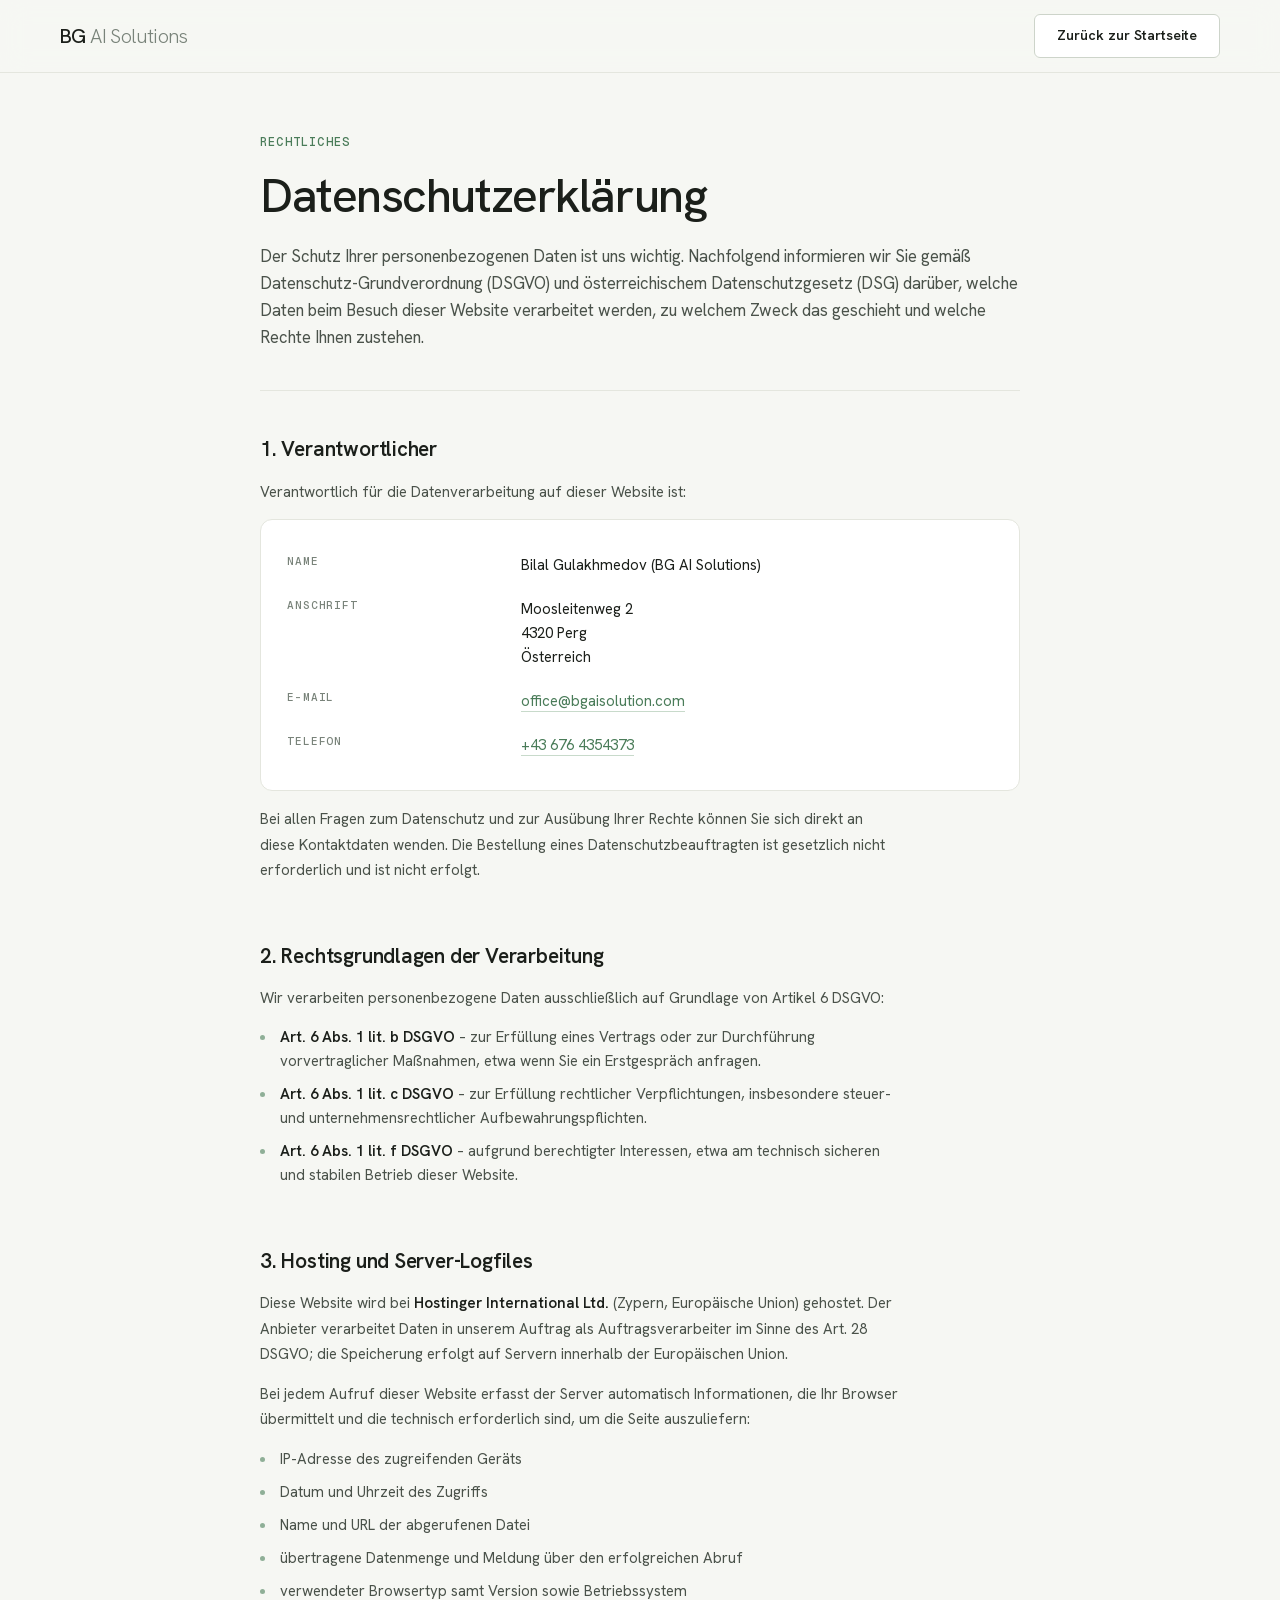
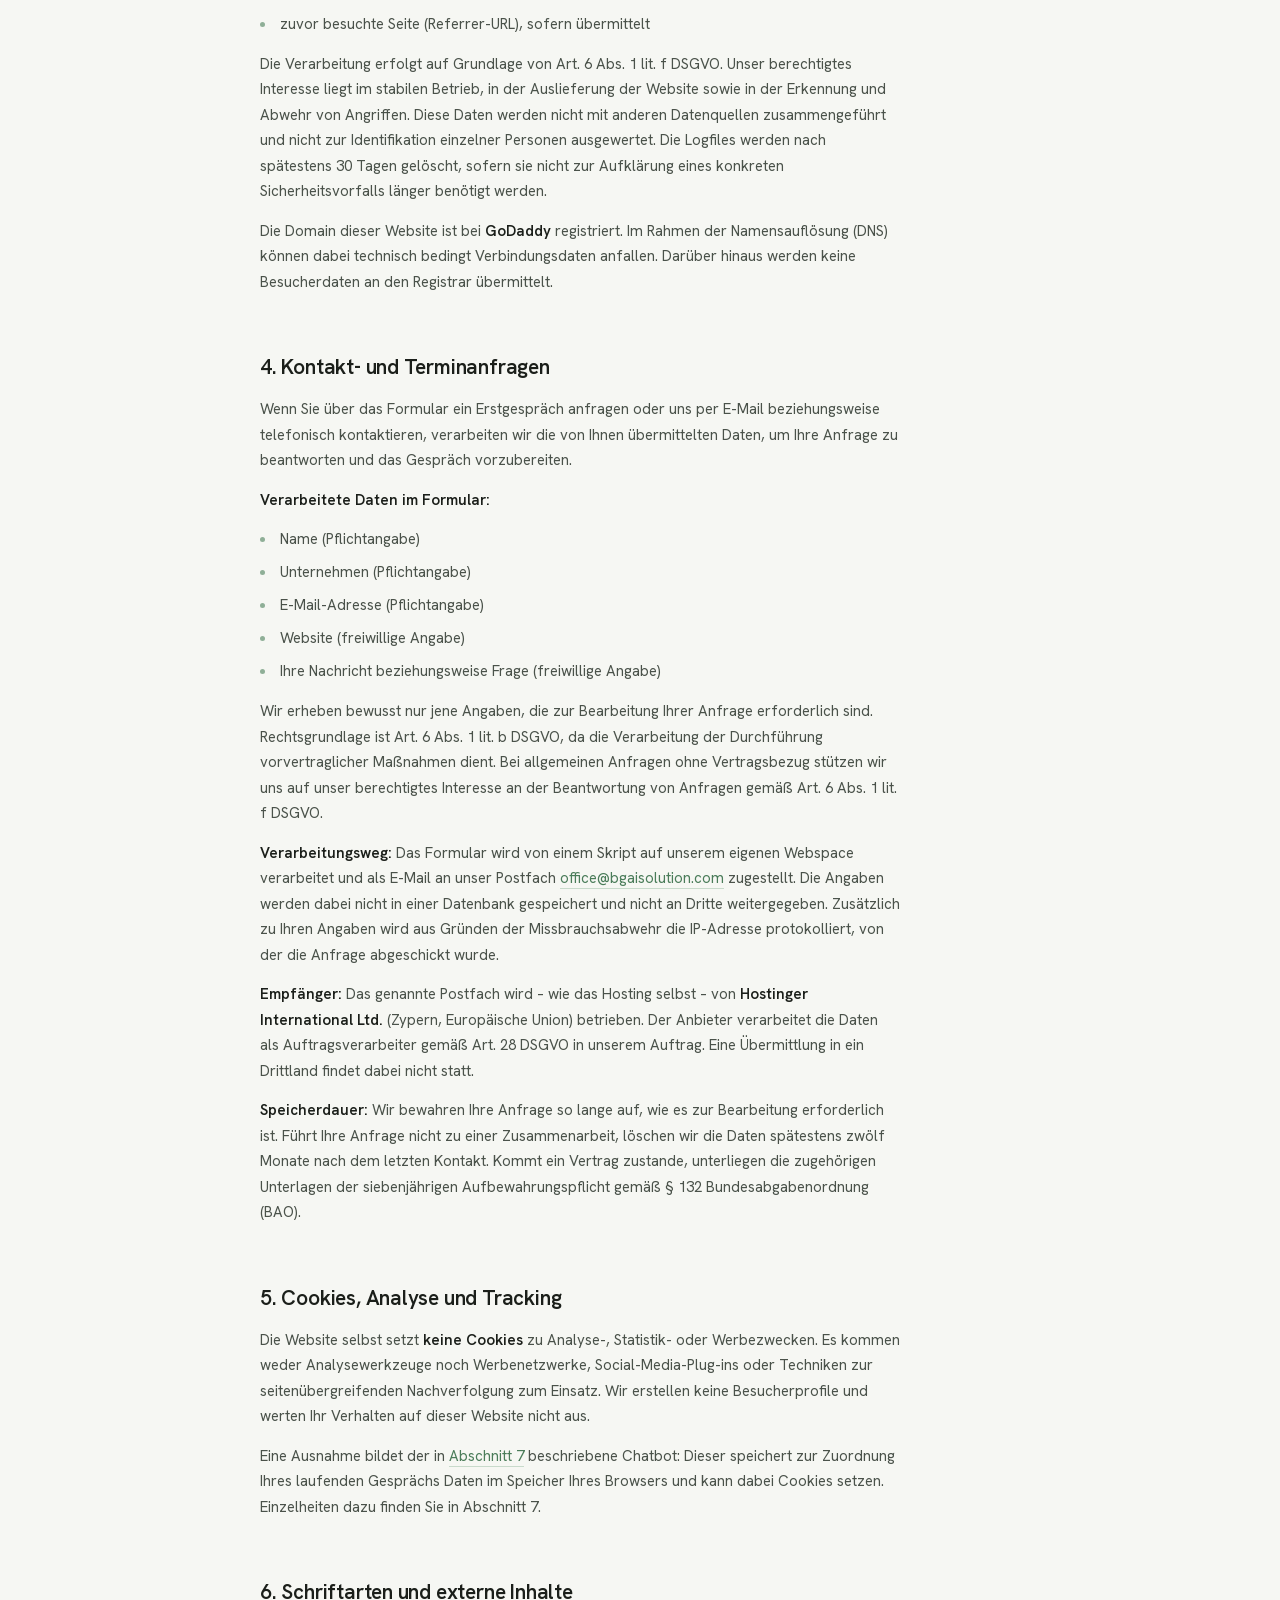
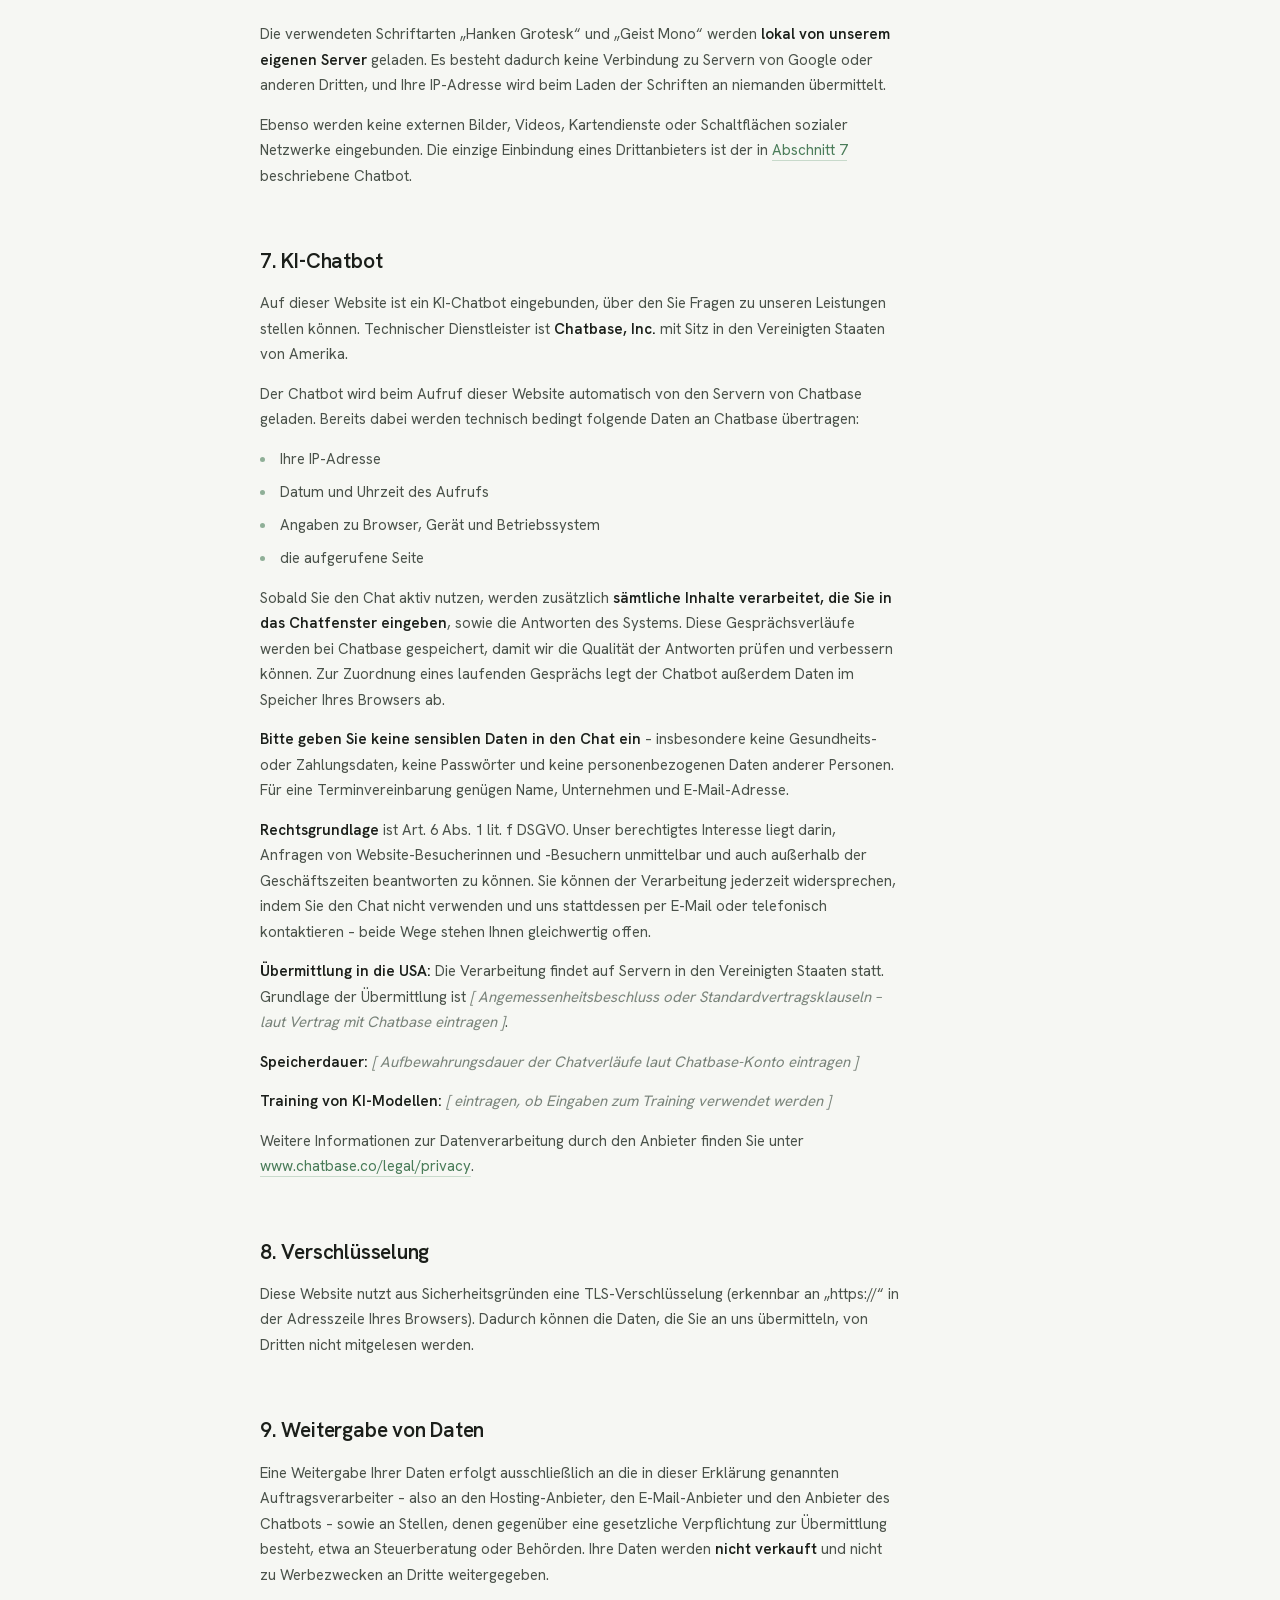
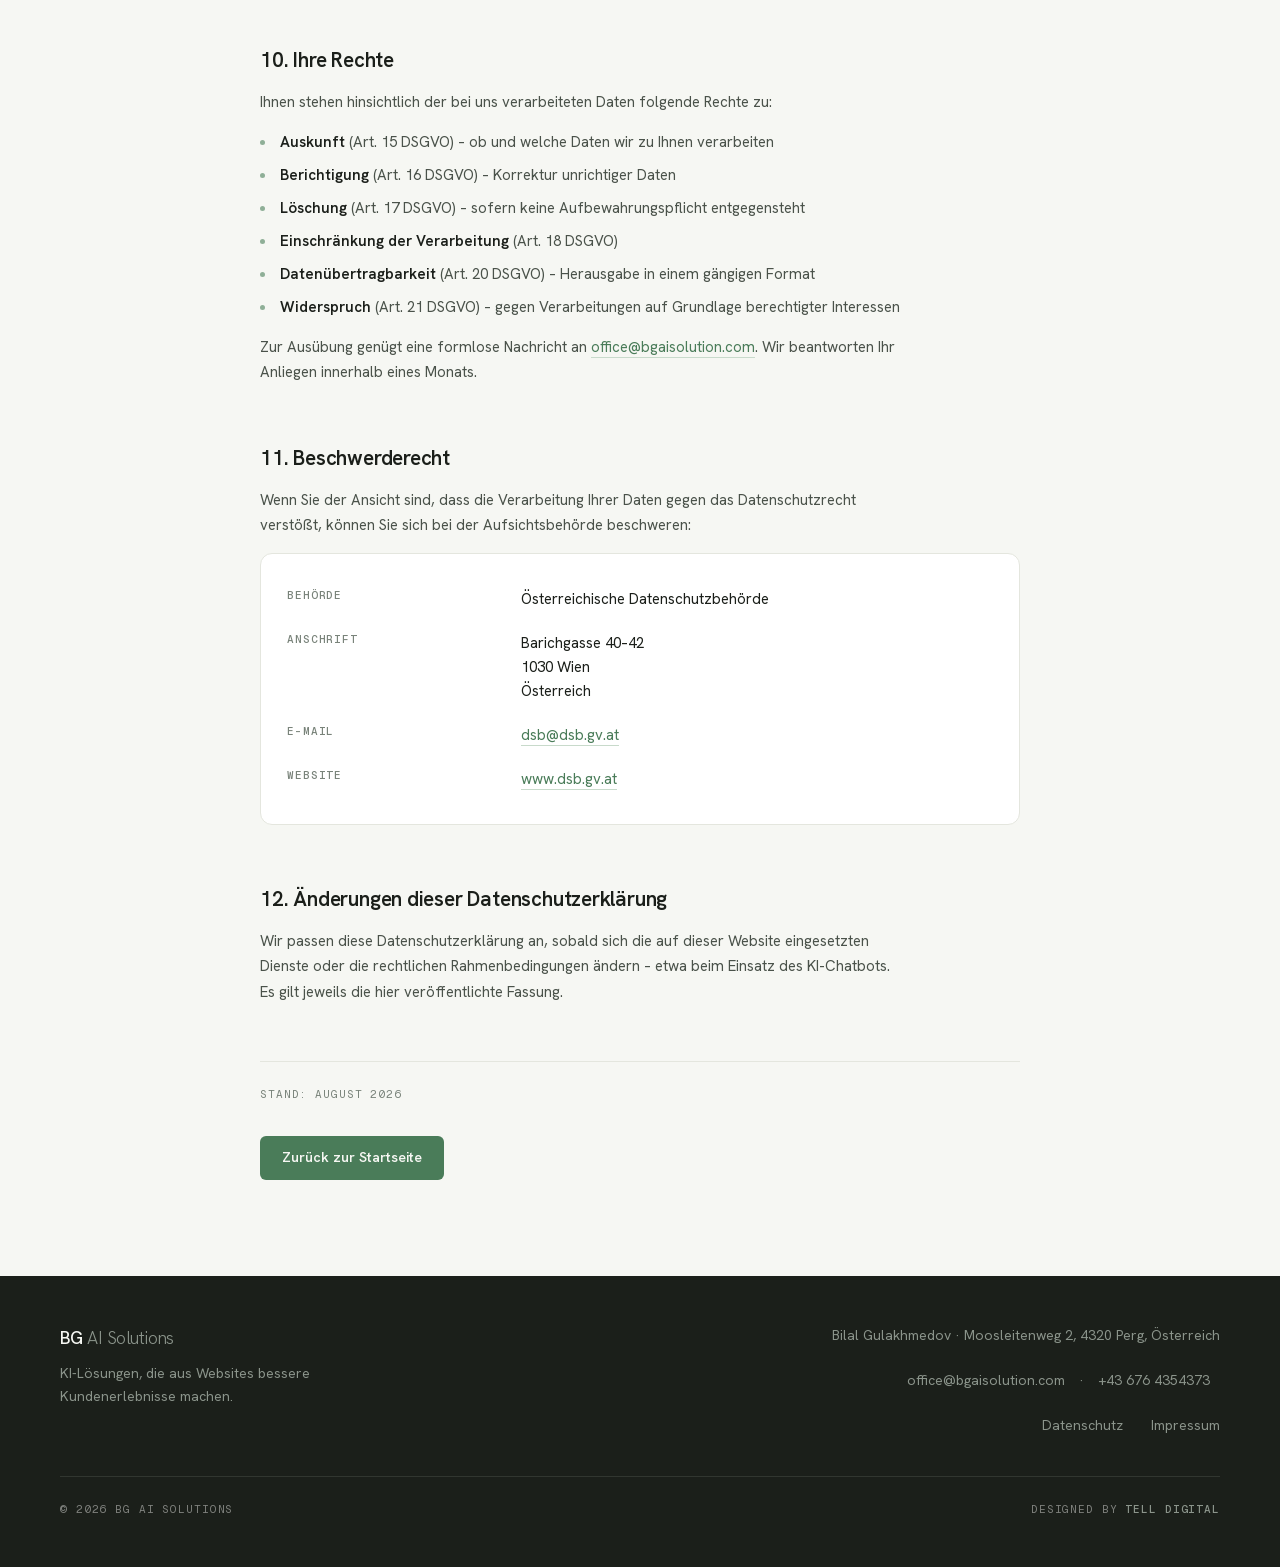
==== commit 5b97ff47: "Formular ohne Einrichtung, Impressum aufgeräumt, Tell-Digital-Credit Kontaktformular: verschickt sta" ====
--- a/datenschutz.html
+++ b/datenschutz.html
@@ -7,7 +7,7 @@
   <meta name="description" content="Informationen zur Verarbeitung personenbezogener Daten gemäß DSGVO und österreichischem Datenschutzgesetz.">
   <meta name="robots" content="noindex, follow">
   <link rel="stylesheet" href="fonts/fonts.css?v=1">
-  <link rel="stylesheet" href="styles.css?v=2">
+  <link rel="stylesheet" href="styles.css?v=3">
 </head>
 <body>
 
@@ -350,6 +350,10 @@
         </nav>
       </div>
     </div>
+    <div class="container footer__credit">
+      <span>© 2026 BG AI Solutions</span>
+      <a href="https://telldigital.at" target="_blank" rel="noopener">Designed by <strong>Tell Digital</strong></a>
+    </div>
   </footer>
 
 </body>
--- a/styles.css
+++ b/styles.css
@@ -1177,6 +1177,27 @@
   transition: color 0.18s ease;
 }
 .footer__meta a:hover { color: #F6F7F3; }
+
+/* Credit-Zeile unter dem Footer */
+.footer__credit {
+  display: flex;
+  justify-content: space-between;
+  align-items: center;
+  gap: 16px;
+  flex-wrap: wrap;
+  margin-top: 40px;
+  padding-top: 24px;
+  border-top: 1px solid rgba(246, 247, 243, 0.1);
+  font-family: var(--mono);
+  font-size: 11px;
+  letter-spacing: 0.08em;
+  text-transform: uppercase;
+  color: rgba(246, 247, 243, 0.45);
+}
+.footer__credit a { transition: color 0.18s ease; }
+.footer__credit a strong { font-weight: 500; color: var(--dark-soft); transition: color 0.18s ease; }
+.footer__credit a:hover,
+.footer__credit a:hover strong { color: #F6F7F3; }
 
 /* ============================================================
    RECHTSSEITEN (Impressum, Datenschutz)
